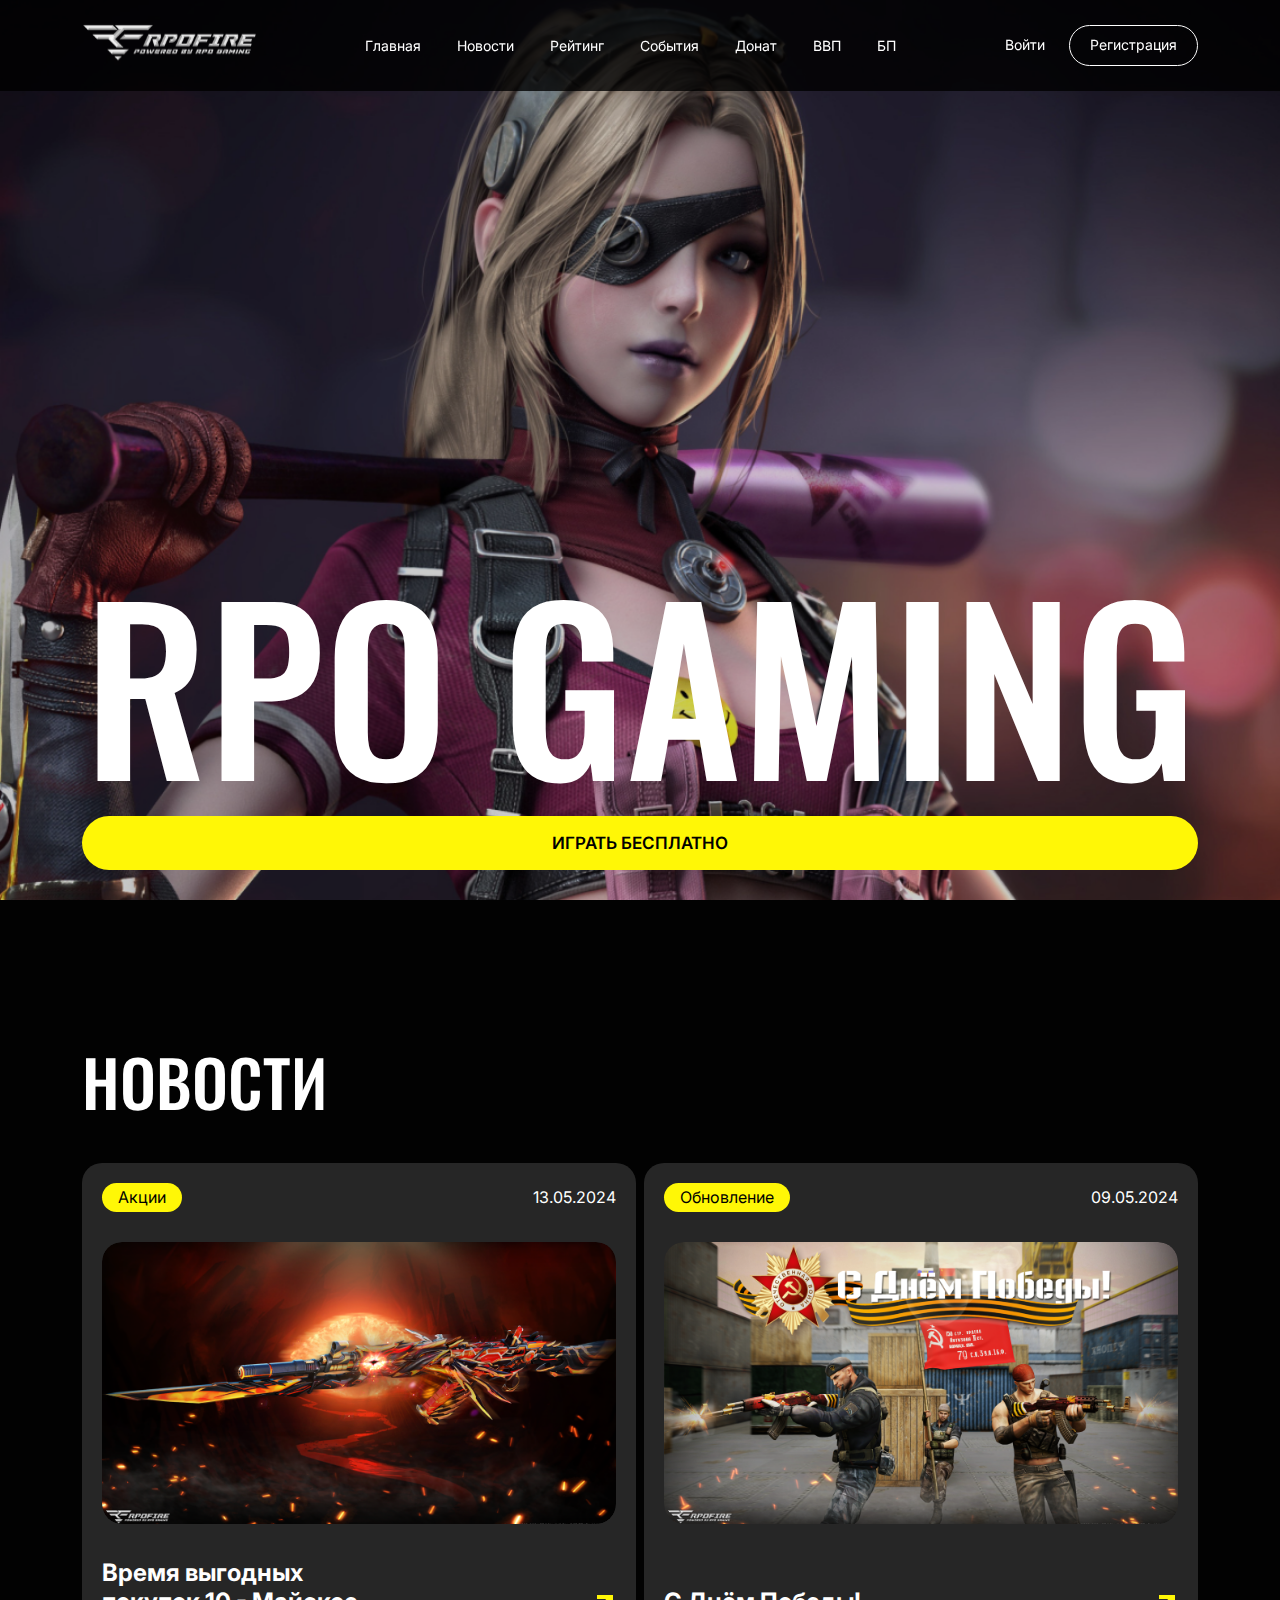
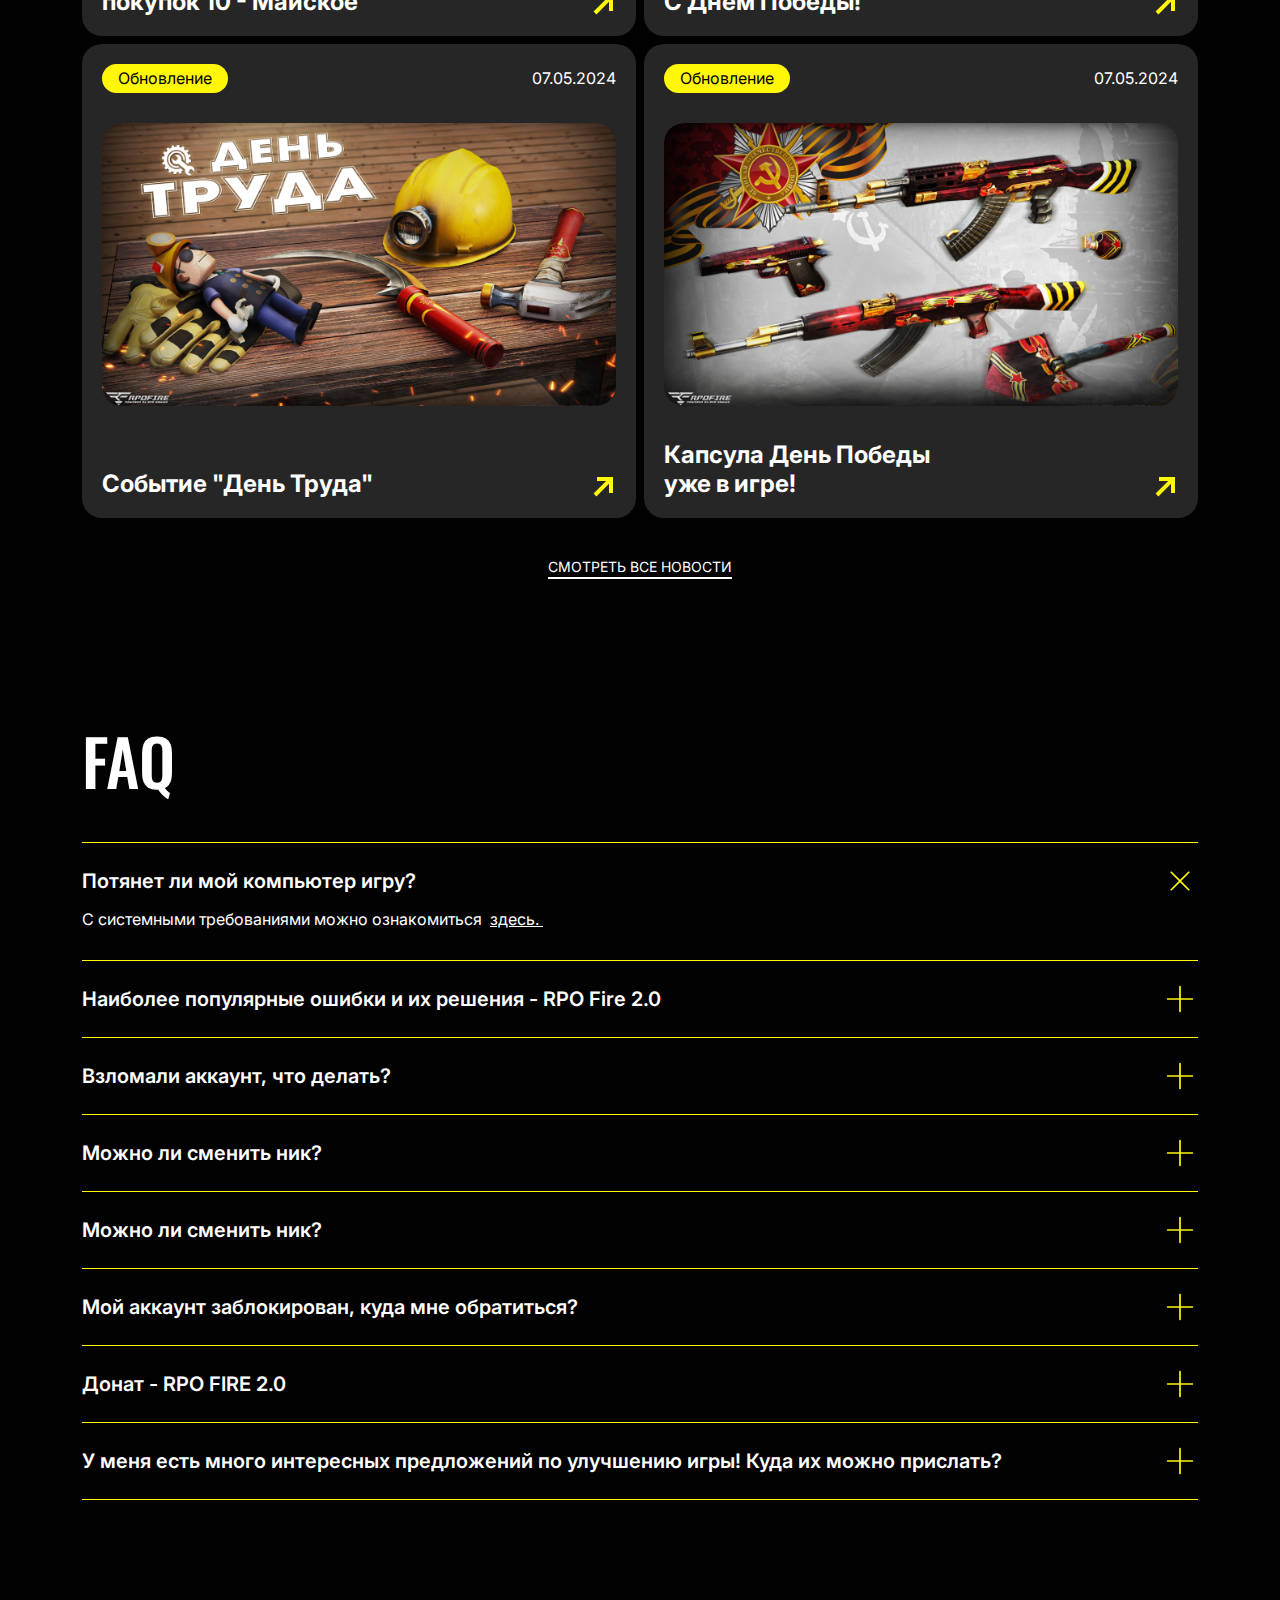
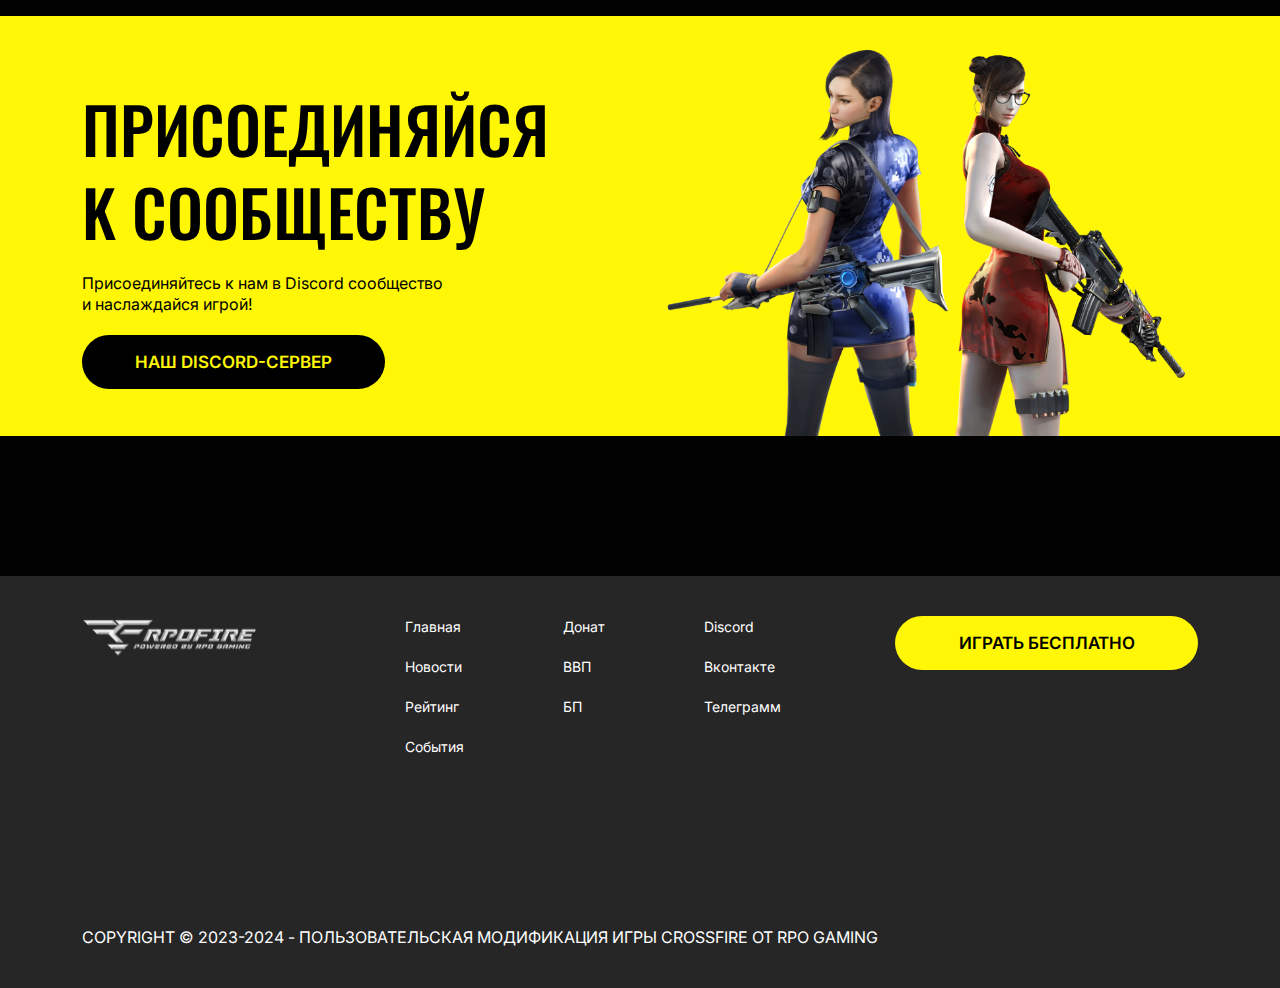
==== index.html @ a2b32e22 "first commit" ====
<!DOCTYPE html>
<html lang="en">

<head>
  <meta charset="UTF-8">
  <meta http-equiv="X-UA-Compatible" content="IE=edge">
  <meta name="viewport"
    content="width=device-width, initial-scale=1.0, maximum-scale=5.0, minimum-scale=1.0, user-scalable=yes">
  <title>Copyscape</title>
  <link rel="shortcut icon" href="" type="image/x-icon">
  <!--all css link -->
  <link rel="stylesheet" href="assets/css/bootstrap.min.css">
  <link rel="stylesheet" href="assets/css/style.css">
  <link rel="stylesheet" href="assets/css/slick.css">
  <link rel="stylesheet" href="assets/css/responsive.css">
</head>


<body>
  <!-- header part start-->
  <div id="header-fixed-height"></div>
  <header class="header_area" id="sticky-header">
    <nav class="navbar navbar-expand-lg d-none d-xl-block">
      <div class="container">
        <a class="navbar-brand" href="index.html">
          <img src="assets/images/logo/logo.svg" alt="logo">
        </a>
        <button class="navbar-toggler" type="button" data-bs-toggle="collapse" data-bs-target="#navbarScroll"
          aria-controls="navbarScroll" aria-expanded="false" aria-label="Toggle navigation">
          <span class="navbar-toggler-icon"></span>
        </button>
        <div class="collapse navbar-collapse" id="navbarScroll">
          <ul class="navbar-nav mx-auto my-2 my-lg-0 navbar-nav-scroll" style="--bs-scroll-height: 100px;">
            <li class="nav-item">
              <a class="nav-link active" aria-current="page" href="#">Главная</a>
              <!-- <ul class="sub_menu list-unstyled">
                <li>
                  <a href="#">About Copyscape</a>
                </li>
                <li>
                  <a href="#">Press</a>
                </li>
                <li>
                  <a href="#">Testimonials</a>
                </li>
                <li>
                  <a href="#">Terms of Use</a>
                </li>
              </ul> -->
            </li>
            <li class="nav-item">
              <a class="nav-link" href="#">Новости</a>
            </li>
            <li class="nav-item">
              <a class="nav-link" href="#">Рейтинг </a>
            </li>
            <li class="nav-item">
              <a class="nav-link" href="#">События </a>
            </li>
            <li class="nav-item">
              <a class="nav-link" href="#">Донат </a>
            </li>
            <li class="nav-item">
              <a class="nav-link" href="#">ВВП </a>
            </li>
            <li class="nav-item">
              <a class="nav-link" href="#">БП </a>
            </li>
          </ul>
          <div class="menus_actions">
            <a href="#" class="link_btn_1">Войти</a>
            <a href="#" class="link_btn_2">Регистрация</a>
          </div>
        </div>
      </div>
    </nav>
    <div class="mobile-menu-area d-block d-xl-none">
      <div class="mobile-topbar">
        <div class="container">
          <div class="d-flex justify-content-between align-items-center">
            <div class="logo">
              <a href="index-2.html"> <img src="assets/images/logo/logo.svg" alt="logo"></a>
            </div>
            <div class="bars">
              <div class="bars">
                <svg xmlns="http://www.w3.org/2000/svg" width="24" height="24" viewBox="0 0 24 24" fill="none"
                  stroke="currentColor" stroke-width="2" stroke-linecap="round" stroke-linejoin="round"
                  class="icon icon-tabler icons-tabler-outline icon-tabler-menu-2">
                  <path stroke="none" d="M0 0h24v24H0z" fill="none" />
                  <path d="M4 6l16 0" />
                  <path d="M4 12l16 0" />
                  <path d="M4 18l16 0" /></svg>
              </div>
            </div>
          </div>
        </div>
      </div>
      <div class="mobile-menu-overlay"></div>
      <div class="mobile-menu-main">
        <div class="logo">
          <a href="index.html"><img src="assets/images/logo/logo.svg" alt="logo"></a>
        </div>
        <div class="close-mobile-menu"><svg xmlns="http://www.w3.org/2000/svg" width="24" height="24"
            viewBox="0 0 24 24" fill="none" stroke="currentColor" stroke-width="2" stroke-linecap="round"
            stroke-linejoin="round" class="icon icon-tabler icons-tabler-outline icon-tabler-x">
            <path stroke="none" d="M0 0h24v24H0z" fill="none" />
            <path d="M18 6l-12 12" />
            <path d="M6 6l12 12" /></svg></div>
        <div class="menu-body">
          <div class="menu-list">
            <ul class="list-unstyled">
              <li class="nav-item">
                <a class="nav-link active" aria-current="page" href="#">Главная</a>
                <!-- <ul class="sub_menu list-unstyled">
                  <li>
                    <a href="#">About Copyscape</a>
                  </li>
                  <li>
                    <a href="#">Press</a>
                  </li>
                  <li>
                    <a href="#">Testimonials</a>
                  </li>
                  <li>
                    <a href="#">Terms of Use</a>
                  </li>
                </ul> -->
              </li>
              <li class="nav-item">
                <a class="nav-link" href="#">Новости</a>
              </li>
              <li class="nav-item">
                <a class="nav-link" href="#">Рейтинг </a>
              </li>
              <li class="nav-item">
                <a class="nav-link" href="#">События </a>
              </li>
              <li class="nav-item">
                <a class="nav-link" href="#">Донат </a>
              </li>
              <li class="nav-item">
                <a class="nav-link" href="#">ВВП </a>
              </li>
              <li class="nav-item">
                <a class="nav-link" href="#">БП </a>
              </li>
            </ul>
            <div class="menus_actions text-start mt-4">
              <a href="#" class="link_btn_1">Войти</a>
              <a href="#" class="link_btn_2">Регистрация</a>
            </div>
          </div>
        </div>
      </div>
    </div>
  </header>
  <!-- header part end-->

  <!-- main area start -->
  <main>
    <section class="banner_area_one" style="background: url(assets/images/img/banner-1.png);">
      <div class="container">
        <div class="text">
          <h1 class="title">RPO GAMING</h1>
          <a href="#" class="link_info">играть бесплатно</a>
        </div>
      </div>
    </section>
    <section class="game_list_area">
      <div class="container">
        <h2 class="section_title">НОВОСТИ</h2>
        <div class="row g-2">
          <div class="col-lg-6">
            <div class="game_list_item">
              <div class="top_info d-flex justify-content-between gap-3">
                <span class="tag">Акции</span>
                <span class="date">13.05.2024</span>
              </div>
              <div class="image">
                <a href="#" class="d-block w-100">
                  <img src="assets/images/img/hobo-img-1.png" alt="hobo-img" class="img-fluid w-100">
                </a>
              </div>
              <div class="text">
                <a href="#" class="title d-block w-100">
                  <span>Время выгодных покупок 10 - Майское</span>
                  <img src="assets/images/icon/arrow-up-right.svg" alt="icon">
                </a>
              </div>
            </div>
          </div>
          <div class="col-lg-6">
            <div class="game_list_item">
              <div class="top_info d-flex justify-content-between gap-3">
                <span class="tag">Обновление</span>
                <span class="date">09.05.2024</span>
              </div>
              <div class="image">
                <a href="#" class="d-block w-100">
                  <img src="assets/images/img/hobo-img-2.png" alt="hobo-img" class="img-fluid w-100">
                </a>
              </div>
              <div class="text">
                <a href="#" class="title d-block w-100">
                  <span>C Днём Победы!</span>
                  <img src="assets/images/icon/arrow-up-right.svg" alt="icon">
                </a>
              </div>
            </div>
          </div>
          <div class="col-lg-6">
            <div class="game_list_item">
              <div class="top_info d-flex justify-content-between gap-3">
                <span class="tag">Обновление</span>
                <span class="date">07.05.2024</span>
              </div>
              <div class="image">
                <a href="#" class="d-block w-100">
                  <img src="assets/images/img/hobo-img-3.png" alt="hobo-img" class="img-fluid w-100">
                </a>
              </div>
              <div class="text">
                <a href="#" class="title d-block w-100">
                  <span>Событие "День Труда"</span>
                  <img src="assets/images/icon/arrow-up-right.svg" alt="icon">
                </a>
              </div>
            </div>
          </div>
          <div class="col-lg-6">
            <div class="game_list_item">
              <div class="top_info d-flex justify-content-between gap-3">
                <span class="tag">Обновление</span>
                <span class="date">07.05.2024</span>
              </div>
              <div class="image">
                <a href="#" class="d-block w-100">
                  <img src="assets/images/img/hobo-img-4.png" alt="hobo-img" class="img-fluid w-100">
                </a>
              </div>
              <div class="text">
                <a href="#" class="title d-block w-100">
                  <span>Капсула День Победы уже в игре!</span>
                  <img src="assets/images/icon/arrow-up-right.svg" alt="icon">
                </a>
              </div>
            </div>
          </div>
        </div>
        <div class="text-center">
          <a href="#" class="link_all_btn">смотреть все новости</a>
        </div>
      </div>
    </section>
    <section class="faq_area">
      <div class="container">
        <h2 class="section_title">FAQ</h2>
        <div class="faq-body">
          <div class="accordion" id="accordionExample">
            <div class="accordion-item">
              <h4 class="accordion-header" id="headingOne">
                <button class="accordion-button" type="button" data-bs-toggle="collapse" data-bs-target="#collapseOne"
                  aria-expanded="true" aria-controls="collapseOne">
                  Потянет ли мой компьютер игру?
                </button>
                </h2>
                <div id="collapseOne" class="accordion-collapse collapse show" aria-labelledby="headingOne"
                  data-bs-parent="#accordionExample">
                  <div class="accordion-body">
                    <p>С системными требованиями можно ознакомиться  <a href="#">здесь. </a></p>
                  </div>
                </div>
            </div>
            <div class="accordion-item">
              <h4 class="accordion-header" id="headingTwo">
                <button class="accordion-button collapsed" type="button" data-bs-toggle="collapse"
                  data-bs-target="#collapseTwo" aria-expanded="false" aria-controls="collapseTwo">
                  Наиболее популярные ошибки и их решения - RPO Fire 2.0
                </button>
              </h4>
              <div id="collapseTwo" class="accordion-collapse collapse" aria-labelledby="headingTwo"
                data-bs-parent="#accordionExample">
                <div class="accordion-body">
                  <p>С системными требованиями можно ознакомиться здесь. </p>
                </div>
              </div>
            </div>
            <div class="accordion-item">
              <h4 class="accordion-header" id="headingThree">
                <button class="accordion-button collapsed" type="button" data-bs-toggle="collapse"
                  data-bs-target="#collapseThree" aria-expanded="false" aria-controls="collapseThree">
                  Взломали аккаунт, что делать?
                </button>
              </h4>
              <div id="collapseThree" class="accordion-collapse collapse" aria-labelledby="headingThree"
                data-bs-parent="#accordionExample">
                <div class="accordion-body">
                  <p>С системными требованиями можно ознакомиться здесь. </p>
                </div>
              </div>
            </div>
            <div class="accordion-item">
              <h4 class="accordion-header" id="headingFour">
                <button class="accordion-button collapsed" type="button" data-bs-toggle="collapse"
                  data-bs-target="#collapseFour" aria-expanded="false" aria-controls="collapseFour">
                  Можно ли сменить ник?
                </button>
              </h4>
              <div id="collapseFour" class="accordion-collapse collapse" aria-labelledby="headingFour"
                data-bs-parent="#accordionExample">
                <div class="accordion-body">
                  <p>С системными требованиями можно ознакомиться здесь. </p>
                </div>
              </div>
            </div>
            <div class="accordion-item">
              <h4 class="accordion-header" id="headingFive">
                <button class="accordion-button collapsed" type="button" data-bs-toggle="collapse"
                  data-bs-target="#collapseFive" aria-expanded="false" aria-controls="collapseFive">
                  Можно ли сменить ник?
                </button>
              </h4>
              <div id="collapseFive" class="accordion-collapse collapse" aria-labelledby="headingFive"
                data-bs-parent="#accordionExample">
                <div class="accordion-body">
                  <p>С системными требованиями можно ознакомиться здесь. </p>
                </div>
              </div>
            </div>
            <div class="accordion-item">
              <h4 class="accordion-header" id="headingSix">
                <button class="accordion-button collapsed" type="button" data-bs-toggle="collapse"
                  data-bs-target="#collapseSix" aria-expanded="false" aria-controls="collapseSix">
                  Мой аккаунт заблокирован, куда мне обратиться?
                </button>
              </h4>
              <div id="collapseSix" class="accordion-collapse collapse" aria-labelledby="headingSix"
                data-bs-parent="#accordionExample">
                <div class="accordion-body">
                  <p>С системными требованиями можно ознакомиться здесь. </p>
                </div>
              </div>
            </div>
            <div class="accordion-item">
              <h4 class="accordion-header" id="headingSeven">
                <button class="accordion-button collapsed" type="button" data-bs-toggle="collapse"
                  data-bs-target="#collapseSeven" aria-expanded="false" aria-controls="collapseSeven">
                  Донат - RPO FIRE 2.0
                </button>
              </h4>
              <div id="collapseSeven" class="accordion-collapse collapse" aria-labelledby="headingSeven"
                data-bs-parent="#accordionExample">
                <div class="accordion-body">
                  <p>С системными требованиями можно ознакомиться здесь. </p>
                </div>
              </div>
            </div>
            <div class="accordion-item">
              <h4 class="accordion-header" id="headingEight">
                <button class="accordion-button collapsed" type="button" data-bs-toggle="collapse"
                  data-bs-target="#collapseEight" aria-expanded="false" aria-controls="collapseEight">
                  У меня есть много интересных предложений по улучшению игры! Куда их можно прислать?
                </button>
              </h4>
              <div id="collapseEight" class="accordion-collapse collapse" aria-labelledby="headingEight"
                data-bs-parent="#accordionExample">
                <div class="accordion-body">
                  <p>С системными требованиями можно ознакомиться здесь. </p>
                </div>
              </div>
            </div>
          </div>
        </div>
      </div>
    </section>
    <section class="middle_banner_area">
      <div class="container">
        <div class="row g-4">
          <div class="col-lg-5 align-self-center">
            <div class="text">
              <h2 class="section_title">ПРИСОЕДИНЯЙСЯ K СООБЩЕСТВУ</h2>
              <p>Присоединяйтесь к нам в Discord сообщество и наслаждайся игрой!</p>
              <a href="#" class="common_btn">наш discord-сервер</a>
            </div>
          </div>
          <div class="col-lg-6 ms-auto">
            <div class="image">
              <img src="assets/images/img/middle-banner-img.png" alt="middle-banner-img" class="img-fluid w-100">
            </div>
          </div>
        </div>
      </div>
    </section>
  </main>
  <!-- main area end -->
  <button class="scroll-to-top">
    <svg xmlns="http://www.w3.org/2000/svg" width="24" height="24" viewBox="0 0 24 24" fill="none" stroke="currentColor"
      stroke-width="2" stroke-linecap="round" stroke-linejoin="round"
      class="icon icon-tabler icons-tabler-outline icon-tabler-arrow-up">
      <path stroke="none" d="M0 0h24v24H0z" fill="none" />
      <path d="M12 5l0 14" />
      <path d="M18 11l-6 -6" />
      <path d="M6 11l6 -6" /></svg>
  </button>
  <!-- footer area start -->
  <footer class="footer_area">
    <div class="container">
      <div class="row g-4">
        <div class="col-lg-3">
          <div class="logo"><a href="index.html"><img src="assets/images/logo/logo.svg" alt="logo"></a></div>
        </div>
        <div class="col-lg-5">
          <div class="links_main">
            <ul class="list-unstyled link_list">
              <li><a href="#">Главная</a></li>
              <li><a href="#">Новости</a></li>
              <li><a href="#">Рейтинг</a></li>
              <li><a href="#">События</a></li>
            </ul>
            <ul class="list-unstyled link_list">
              <li><a href="#">Донат</a></li>
              <li><a href="#">ВВП</a></li>
              <li><a href="#">БП</a></li>
            </ul>
            <ul class="list-unstyled link_list">
              <li><a href="#">Discord</a></li>
              <li><a href="#">Вконтакте</a></li>
              <li><a href="#">Телеграмм</a></li>
            </ul>
          </div>
        </div>
        <div class="col-lg-4 ms-auto">
          <div class="buttons d-flex justify-content-end">
            <a href="#" class="common_btn">играть бесплатно</a>
          </div>
        </div>
      </div>
      <div class="footer_btm">
        <p>COPYRIGHT © 2023-2024 - ПОЛЬЗОВАТЕЛЬСКАЯ МОДИФИКАЦИЯ ИГРЫ CROSSFIRE ОТ RPO GAMING</p>
      </div>
    </div>
  </footer>
  <!-- footer area end -->


  <!-- all js link -->
  <script src="assets/js/jquery-3.6.0.min.js"></script>
  <script src="assets/js/bootstrap.bundle.min.js"></script>
  <script src="assets/js/slick.min.js"></script>
  <script src="assets/js/script.js"></script>
</body>

</html>
---- assets/css/style.css ----
@import url("https://fonts.googleapis.com/css2?family=Inter:wght@100..900&display=swap");
@import url("https://fonts.googleapis.com/css2?family=Oswald:wght@200..700&display=swap");
* {
  margin: 0;
  padding: 0;
  box-sizing: border-box;
  outline: none;
}

h1,
h2,
h3,
h4,
h5,
h6,
p {
  margin: 0;
  padding: 0;
}

span {
  display: inline-block;
}

a {
  display: inline-block;
  text-decoration: none;
  transition: all linear 0.2s;
}

button {
  transition: all linear 0.2s;
}

a:hover,
a:focus {
  text-decoration: none;
}

ul,
ol {
  margin: 0;
  list-style: none;
  padding: 0;
}

li {
  list-style: none;
}

body {
  overflow-x: hidden;
  position: relative;
  font-family: "Inter", sans-serif;
  margin: 0;
  padding: 0;
  line-height: normal;
  background-color: #020202;
}

p {
  font-size: 16px;
  font-style: normal;
  font-weight: 400;
  line-height: 130%;
}

.section_title {
  color: #FFFFFF;
  font-family: "Oswald", sans-serif;
  font-size: 64px;
  font-style: normal;
  font-weight: 500;
  line-height: 130%;
  margin-bottom: 40px;
}

.common_btn {
  color: #FFF706;
  text-align: center;
  font-size: 17px;
  font-style: normal;
  font-weight: 600;
  line-height: 130%;
  text-transform: uppercase;
  display: flex;
  width: 303px;
  padding: 16px 24px;
  justify-content: center;
  align-items: center;
  border-radius: 2000px;
  background: #000;
}
.common_btn:hover {
  background-color: #FFFFFF;
  color: #000000;
}

::selection {
  background-color: #FFF706;
  color: #000000;
}

.line-limit-1 {
  overflow: hidden;
  display: -webkit-box;
  -webkit-line-clamp: 1 !important;
  -webkit-box-orient: vertical;
}

.line-limit-2 {
  overflow: hidden;
  display: -webkit-box;
  -webkit-line-clamp: 2 !important;
  -webkit-box-orient: vertical;
}

.line-limit-3 {
  overflow: hidden;
  display: -webkit-box;
  -webkit-line-clamp: 3 !important;
  -webkit-box-orient: vertical;
}

.line-limit-4 {
  overflow: hidden;
  display: -webkit-box;
  -webkit-line-clamp: 4 !important;
  -webkit-box-orient: vertical;
}

.line-limit-6 {
  overflow: hidden;
  display: -webkit-box;
  -webkit-line-clamp: 6 !important;
  -webkit-box-orient: vertical;
}

.line-limit-7 {
  overflow: hidden;
  display: -webkit-box;
  -webkit-line-clamp: 7 !important;
  -webkit-box-orient: vertical;
}

.line-limit-8 {
  overflow: hidden;
  display: -webkit-box;
  -webkit-line-clamp: 8 !important;
  -webkit-box-orient: vertical;
}

.line-limit-9 {
  overflow: hidden;
  display: -webkit-box;
  -webkit-line-clamp: 9 !important;
  -webkit-box-orient: vertical;
}

.line-limit-10 {
  overflow: hidden;
  display: -webkit-box;
  -webkit-line-clamp: 10 !important;
  -webkit-box-orient: vertical;
}

.header_area {
  position: fixed;
  z-index: 999;
  top: 0;
  width: 100%;
  transition: all linear 0.2s;
  background: rgba(0, 0, 0, 0.8);
  padding: 16px 0;
}
.header_area .navbar {
  padding: 0;
  transition: all linear 0.2s;
}
.header_area .nav-item {
  margin: 0 15px;
  position: relative;
}
.header_area .nav-item .nav-link {
  font-size: 14px;
  font-weight: 400;
  color: #FFFFFF;
  line-height: 150%;
}
.header_area .nav-item .nav-link:hover {
  color: #FFF706;
}
.header_area .menus_actions a {
  font-size: 14px;
  font-weight: 400;
  color: #FFFFFF;
  line-height: 130%;
  margin-left: 20px;
}
.header_area .menus_actions a:hover {
  color: #FFF706;
}
.header_area .menus_actions .link_btn_2 {
  padding: 10px 20px;
  border-radius: 100px;
  border: 1px solid #FFFFFF;
}
.header_area .menus_actions .link_btn_2:hover {
  background-color: #FFF706;
  border-color: #FFF706;
  color: #000000;
}

.mobile-menu-area {
  z-index: 999;
  background-color: transparent;
  width: 100%;
  transition: all linear 0.2s;
}

.mobile-menu-area .mobile-topbar {
  width: 100%;
  background-color: transparent;
  padding: 0;
}

.mobile-menu-area .mobile-topbar-main {
  display: flex;
  justify-content: space-between;
  align-items: center;
  gap: 20px;
}

.mobile-menu-area .mobile-topbar .bars {
  cursor: pointer;
  color: #FFFFFF;
}
.mobile-menu-area .mobile-topbar .bars svg {
  width: 30px;
  height: 30px;
}

.mobile-menu-area .mobile-topbar .bars:hover {
  background-color: #031A12;
  border-color: #031A12;
  color: #fff;
}

.mobile-menu-area .mobile-topbar .icon i {
  width: 45px;
  height: 45px;
  background-color: #fff;
  border-radius: 50%;
  text-align: center;
  line-height: 45px;
  font-size: 16px;
  cursor: pointer;
  transition: all linear 0.2s;
  box-shadow: 0px 0px 10px 0px rgba(0, 0, 0, 0.1);
}

.mobile-menu-area .mobile-topbar .icon i:hover {
  background-color: #031A12;
  color: #fff;
  border-color: #031A12;
}

.mobile-menu-area .mobile-menu-overlay {
  width: 100%;
  height: 100%;
  background-color: rgba(0, 0, 0, 0.6);
  position: fixed;
  top: 0;
  left: 0;
  z-index: 999;
}

.mobile-menu-area .mobile-menu-main {
  width: 320px;
  height: 100%;
  background-color: #000000;
  position: fixed;
  top: 0;
  right: -320px;
  z-index: 999;
  overflow-y: scroll;
  transition-duration: 0.3s;
}

.mobile-menu-area .mobile-menu-main .logo {
  padding: 20px;
}

.mobile-menu-area .mobile-menu-main .close-mobile-menu {
  position: absolute;
  top: 17px;
  right: 10px;
}

.mobile-menu-area .mobile-menu-main .close-mobile-menu {
  width: 40px;
  height: 40px;
  text-align: center;
  line-height: 40px;
  color: #fff;
  font-size: 17px;
  cursor: pointer;
  transition: all linear 0.2s;
  transition: all linear 0.2s;
}

.mobile-menu-area .mobile-menu-main .menu-body .menu-list {
  padding-top: 10px;
}

.mobile-menu-area .mobile-menu-main .menu-body .menu-list ul li a {
  font-weight: 600;
  font-size: 15px;
  color: #fff;
  border-top: 1px solid rgba(221, 221, 221, 0.2);
  width: 100%;
  padding: 0px 20px;
  line-height: 44px;
  padding-right: 10px;
  transition: all linear 0.2s;
  display: flex;
  justify-content: space-between;
  align-items: center;
}

.mobile-menu-area .mobile-menu-main .menu-body .menu-list ul li:last-child a {
  border-bottom: 1px solid rgba(221, 221, 221, 0.2);
  width: 100%;
}

.mobile-menu-area .mobile-menu-main .menu-body .menu-list ul li a:hover {
  color: #FFF706;
}

.mobile-menu-area .mobile-menu-main .menu-body .menu-list ul li a i {
  width: 32px;
  height: 32px;
  background-color: #fff;
  text-align: center;
  line-height: 32px;
  font-size: 12px;
  border-radius: 3px;
  background-color: #ddd;
  transition: all linear 0.2s;
}

.mobile-menu-area .mobile-menu-main .menu-body .menu-list ul li a:hover i {
  background-color: #031A12;
  color: #fff;
}

.mobile-menu-area .mobile-menu-main .menu-body .menu-list ul li ul {
  padding-left: 0;
  display: none;
}

.mobile-menu-area .mobile-menu-main .menu-body .menu-list ul li ul a {
  padding: 0px 20px;
  padding-left: 40px;
}

.mobile-menu-area .mobile-menu-main .menu-body .menu-list ul li ul li:last-child a {
  border-bottom: 0;
}

.mobile-menu-area .mobile-menu-main .menu-body .social-icon ul li {
  display: inline-block;
}

.mobile-menu-area .mobile-menu-main .social-icon {
  padding: 20px;
  text-align: center;
}

.mobile-menu-area .mobile-menu-main .social-icon ul li {
  display: inline-block;
  margin: 0 4px;
}

.mobile-menu-area .mobile-menu-main .social-icon ul li a {
  width: 36px;
  height: 36px;
  color: #031A12;
  text-align: center;
  font-size: 16px;
  line-height: 36px;
  border-radius: 3px;
  background-color: #ddd;
}

.mobile-menu-area .mobile-menu-main .social-icon ul li a:hover {
  background-color: #031A12;
  color: #fff;
  border-color: #031A12;
}

.mobile-menu-overlay {
  transition-duration: 0.3s;
  visibility: hidden;
  opacity: 0;
}

.mobile-menu-overlay.active {
  visibility: visible;
  opacity: 1;
}

.mobile-menu-main.active {
  right: 0 !important;
}

.mobile-menu-area .mobile-menu-action-btn {
  padding: 20px;
}

.mobile-menu-area .mobile-menu-action-btn a {
  color: #fff;
  background-color: #031A12;
  padding: 12px 0;
  font-size: 16px;
  font-weight: 700;
  border-radius: 5px;
  width: 100%;
  text-align: center;
}

.mobile-menu-area .mobile-menu-action-btn a:hover {
  background-color: #031A12;
}

.mobile-menu-area .mobile-menu-action-btn a i {
  font-size: 14px;
  margin-left: 8px;
}

.banner_area_one {
  background-repeat: no-repeat !important;
  background-size: cover !important;
  background-position: center !important;
  min-height: calc(100vh - 30px);
  text-align: center;
  padding-bottom: 30px;
}
.banner_area_one .container {
  position: relative;
  min-height: calc(100vh - 30px);
}
.banner_area_one .text {
  min-height: calc(100vh - 30px);
  display: flex;
  flex-direction: column;
  justify-content: flex-end;
}
.banner_area_one .text .title {
  color: #FFFFFF;
  font-family: "Oswald", sans-serif;
  font-size: 265px;
  font-weight: 500;
  text-transform: uppercase;
}
.banner_area_one .text .link_info {
  color: #000000;
  font-size: 17px;
  font-style: normal;
  font-weight: 600;
  line-height: 130%;
  text-transform: uppercase;
  display: flex;
  width: 100%;
  padding: 16px 24px;
  justify-content: center;
  align-items: center;
  border-radius: 2000px;
  background: #FFF706;
  margin-top: 2px;
}

.banner_area_two .title {
  font-size: 180px !important;
}
.banner_area_two .link_info {
  display: inline-block !important;
  max-width: 424px;
  width: 100%;
  margin: 0 auto;
}

.game_list_area {
  margin-top: 140px;
}
.game_list_area .link_all_btn {
  margin-top: 40px;
  color: #FFFFFF;
  font-size: 14px;
  font-style: normal;
  font-weight: 400;
  line-height: normal;
  text-transform: uppercase;
  border-bottom: 2px solid #FFFFFF;
  padding-bottom: 2px;
}
.game_list_area .link_all_btn:hover {
  color: #FFF706;
  border-color: #FFF706;
}

.game_list_item {
  border-radius: 20px;
  background: #262626;
  padding: 20px;
  height: 100%;
}
.game_list_item .top_info {
  align-items: center !important;
  margin-bottom: 30px;
}
.game_list_item .top_info .tag {
  color: #000000;
  font-size: 16px;
  font-style: normal;
  font-weight: 400;
  line-height: 130%;
  display: flex;
  padding: 4px 16px;
  justify-content: center;
  align-items: center;
  border-radius: 50px;
  background: #FFF706;
}
.game_list_item .top_info .date {
  color: #FFFFFF;
  font-size: 16px;
  font-style: normal;
  font-weight: 400;
  line-height: 130%;
}
.game_list_item .image {
  border-radius: 20px;
  overflow: hidden;
  margin-bottom: 34px;
}
.game_list_item .image img {
  height: 100%;
  object-fit: cover;
  border-radius: 20px;
  transition: all linear 0.2s;
}
.game_list_item:hover .image img {
  transform: scale(1.1);
}
.game_list_item .text {
  margin-top: auto;
  min-height: 58px;
  display: flex !important;
  flex-direction: column;
  justify-content: flex-end;
}
.game_list_item .text .title {
  display: flex !important;
  width: 100%;
  justify-content: space-between;
  gap: 20px;
  align-items: flex-end;
}
.game_list_item .text .title span {
  color: #FFFFFF;
  font-size: 24px;
  font-style: normal;
  font-weight: 700;
  line-height: normal;
  max-width: 280px;
  transition: all linear 0.2s;
}
.game_list_item .text .title span:hover {
  color: #FFF706;
}

.faq_area {
  margin-top: 140px;
}
.faq_area .faq-body {
  border-bottom: 1px solid #FFF706;
}
.faq_area .faq-body .accordion-button:focus {
  box-shadow: none;
}
.faq_area .faq-body .accordion-item {
  border: 0;
  margin: 10px 0;
  background-color: transparent;
  border-top: 1px solid #FFF706;
  padding: 20px 0;
  border-radius: 0;
  padding-bottom: 0;
}
.faq_area .faq-body .accordion-button:not(.collapsed) {
  background-color: transparent;
  box-shadow: none;
  color: #FFFFFF;
}
.faq_area .faq-body .accordion-button {
  padding: 0;
  color: #FFFFFF;
  font-size: 20px;
  font-style: normal;
  font-weight: 600;
  line-height: 130%;
  background-color: transparent;
  padding-bottom: 10px;
}
.faq_area .faq-body .accordion-body {
  padding: 0;
  padding-bottom: 20px;
}
.faq_area .faq-body .accordion-body p {
  color: #FFFFFF;
  font-size: 16px;
  font-style: normal;
  font-weight: 400;
  line-height: 130%;
}
.faq_area .faq-body .accordion-body p a {
  text-decoration: underline;
  color: #FFFFFF;
}
.faq_area .faq-body .accordion-button::after {
  background-image: url(../images/icon/plus.svg);
  width: 36px;
  height: 36px;
  background-size: cover;
}
.faq_area .faq-body .accordion-button:not(.collapsed)::after {
  transform: rotate(45deg);
  width: 36px;
  height: 36px;
  background-size: cover;
}

.middle_banner_area {
  margin-top: 140px;
  background-color: #FFF706;
}
.middle_banner_area .text .section_title {
  margin-bottom: 20px;
  color: #000000;
}
.middle_banner_area .text p {
  color: #000000;
  font-size: 16px;
  font-style: normal;
  font-weight: 400;
  line-height: 130%;
  margin-bottom: 20px;
  max-width: 367px;
}

.innner_pages {
  padding-top: 140px;
}
.innner_pages .top_info {
  margin-bottom: 46px;
}
.innner_pages .top_info .section_title {
  margin-bottom: 20px;
}

.list_button_links .link_btn {
  margin-right: 10px;
  color: #FFFFFF;
  font-size: 16px;
  font-style: normal;
  font-weight: 400;
  line-height: 130%;
  display: inline-flex;
  padding: 4px 16px;
  justify-content: center;
  align-items: center;
  border-radius: 20000px;
  border: 1px solid #FFFFFF;
}
.list_button_links .link_btn:hover {
  background-color: #FFF706;
  color: #000000;
  border-color: #FFF706;
}
.list_button_links .active {
  background-color: #FFF706;
  color: #000000;
  border-color: #FFF706;
}

.common_list_table table td,
.common_list_table table th {
  text-align: center;
  vertical-align: middle;
}
.common_list_table table thead {
  background-color: #FFF706;
}
.common_list_table table thead th {
  color: #000000;
  font-size: 20px;
  font-style: normal;
  font-weight: 600;
  line-height: 130%;
  padding: 19px 32px !important;
}
.common_list_table table tbody {
  border-right: 1px solid rgba(255, 255, 255, 0.4);
  border-bottom: 1px solid rgba(255, 255, 255, 0.4);
}
.common_list_table table tbody tr {
  border: 0;
}
.common_list_table table tbody td {
  color: #FFFFFF;
  text-align: center;
  font-family: Inter;
  font-size: 16px;
  font-style: normal;
  font-weight: 400;
  line-height: 130%;
  padding: 14px 32px !important;
  border: 0;
  border-left: 1px solid rgba(255, 255, 255, 0.4);
}
.common_list_table table tbody td span {
  color: #FFF706;
}
.common_list_table table tbody tr:nth-child(even) {
  background-color: #262626;
}

.page_four_info .image {
  border-radius: 20px;
  overflow: hidden;
}
.page_four_info .image img {
  border-radius: 20px;
}
.page_four_info .text {
  max-width: 566px;
  padding-left: 16px;
}
.page_four_info .text .title {
  color: #FFFFFF;
  font-size: 24px;
  font-style: normal;
  font-weight: 700;
  line-height: normal;
  margin-bottom: 10px;
}
.page_four_info .text span {
  color: #FFFFFF;
  font-size: 14px;
  font-style: normal;
  font-weight: 400;
  line-height: 130%;
  margin-bottom: 20px;
}
.page_four_info .text p {
  color: #FFFFFF;
  font-size: 16px;
  font-style: normal;
  font-weight: 400;
  line-height: 130%;
  margin-bottom: 20px;
}
.page_four_info .text .common_btn {
  background-color: #FFF706;
  color: #000000;
}
.page_four_info .text .common_btn:hover {
  background-color: #FFFFFF;
  color: #000000;
}

.page_area_five {
  padding-top: 188px;
  background-color: #FFF706;
  padding-bottom: 107px;
}
.page_area_five .title {
  margin-bottom: 30px;
  color: #000000;
  font-family: "Oswald", sans-serif;
  font-size: 128px;
  font-style: normal;
  font-weight: 500;
  line-height: 130%;
}
.page_area_five .button_groups {
  margin-bottom: 30px;
}
.page_area_five .button_groups .link_btn {
  color: #000000;
  text-align: center;
  font-size: 17px;
  font-style: normal;
  font-weight: 600;
  line-height: 130%;
  text-transform: uppercase;
  padding: 16px 24px;
  width: 202px;
  justify-content: center;
  align-items: center;
  border-radius: 2000px;
  border: 1px solid #000000;
  margin: 0 10px;
}
.page_area_five p {
  width: 761px;
  color: #000000;
  text-align: center;
  font-size: 16px;
  font-style: normal;
  font-weight: 400;
  line-height: 130%;
  margin: 0 auto;
}

.information_listing_area {
  margin-top: 140px;
}
.information_listing_area .th_1 {
  min-width: 390px;
}
.information_listing_area .td_2 {
  min-width: 420px;
}
.information_listing_area .td_3 {
  min-width: 390px;
}
.information_listing_area .common_list_table table td {
  text-align: left;
  padding: 19px 20px !important;
}
.information_listing_area .common_list_table table tbody {
  border-left: 1px solid rgba(255, 255, 255, 0.4);
}
.information_listing_area .common_list_table table tbody th {
  text-align: left;
  color: #FFFFFF;
  font-size: 20px;
  font-style: normal;
  font-weight: 600;
  line-height: 130%;
  padding: 19px 32px !important;
  border: 0;
}

.page_area_six .top_info {
  margin-bottom: 40px;
}
.page_area_six .top_info .sub_title {
  color: #FFFFFF;
  font-size: 24px;
  font-style: normal;
  font-weight: 700;
  line-height: normal;
  margin-bottom: 20px;
}
.page_area_six .top_info .info p {
  color: #FFFFFF;
  font-size: 16px;
  font-style: normal;
  font-weight: 400;
  line-height: 130%;
}
.page_area_six .banner {
  border-radius: 20px;
  border: 1px solid #FFF706;
  overflow: hidden;
  margin-bottom: 26px;
}
.page_area_six .banner img {
  border-radius: 20px;
}
.page_area_six .game_option_item .item {
  border-radius: 20px;
  background: #262626;
  margin-bottom: 30px;
  min-height: 449px;
  display: flex;
  flex-direction: column;
}
.page_area_six .game_option_item .item .image {
  padding: 25px 31px 50px;
}
.page_area_six .game_option_item .item .text {
  padding: 0 20px 20px;
  margin-top: auto;
}
.page_area_six .game_option_item .item .text .title {
  color: #FFFFFF;
  font-size: 24px;
  font-style: normal;
  font-weight: 700;
  line-height: normal;
  margin-bottom: 10px;
}
.page_area_six .game_option_item .item .text .title:hover {
  color: #FFF706;
}
.page_area_six .game_option_item .item .text p {
  width: 287px;
  color: #FFFFFF;
  font-family: Inter;
  font-size: 16px;
  font-style: normal;
  font-weight: 400;
  line-height: 130%;
  margin-bottom: 22px;
}
.page_area_six .game_option_item .common_btn {
  background-color: #FFF706;
  color: #000000;
}
.page_area_six .game_option_item .common_btn:hover {
  background-color: #FFFFFF;
}
.page_area_six .game_option_item_big {
  margin-top: 40px !important;
}
.page_area_six .game_option_item_big .item {
  min-height: unset;
  border: 1px solid #FFF706;
}
.page_area_six .game_option_item_big .item_main {
  display: flex;
  justify-content: space-between;
  flex-direction: row;
  border-radius: 20px;
  overflow: hidden;
}
.page_area_six .game_option_item_big .item_main .text {
  margin-top: 0;
  padding: 20px;
}
.page_area_six .game_option_item_big .item_main .image {
  max-width: 779px;
  width: 100%;
  padding: 0 !important;
  margin-bottom: -20px;
}
.page_area_six .game_option_item_big .progress_body {
  padding: 0 20px;
  padding-bottom: 20px;
}

.progress_body .progress-item .progress {
  height: 10px;
  background-color: #555555;
  border-radius: 20px;
  overflow: inherit;
}
.progress_body .progress-item .progress-bar {
  background-color: #FFF706;
  overflow: inherit;
  border-radius: 8px;
  position: relative;
}
.progress_body .progress-item .progress span {
  display: block;
  position: absolute;
  right: 0px;
  bottom: 15px;
  color: #FFFFFF;
  font-size: 16px;
  font-style: normal;
  font-weight: 400;
  line-height: 130%;
}

.footer_area {
  background-color: #262626;
  margin-top: 140px;
  padding: 40px 0;
}
.footer_area .links_main {
  display: flex;
  justify-content: center;
  gap: 99px;
}
.footer_area .links_main li a {
  color: #FFFFFF;
  font-size: 14px;
  font-style: normal;
  font-weight: 400;
  line-height: normal;
}
.footer_area .links_main li + li {
  margin-top: 20px;
}
.footer_area .common_btn {
  color: #000000;
  background-color: #FFF706;
}
.footer_area .common_btn:hover {
  background-color: #FFFFFF;
}
.footer_area .footer_btm {
  padding-top: 171px;
}
.footer_area .footer_btm p {
  color: #FFFFFF;
  font-size: 16px;
  font-style: normal;
  font-weight: 400;
  line-height: 130%;
}

/* back to top button start */
.scroll-to-top {
  display: inline-block;
  background-color: #FFF706;
  width: 46px;
  height: 46px;
  text-align: center;
  position: fixed;
  bottom: 0px;
  right: 30px;
  transition: background-color 0.3s, opacity 0.5s, visibility 0.5s;
  opacity: 0;
  visibility: hidden;
  z-index: 1000;
  border-radius: 50px;
  color: #000000;
  cursor: pointer;
  transition: all linear 0.3s;
  border: 0;
}
.scroll-to-top svg {
  width: 30px;
  height: 30px;
}

.scroll-to-top.show {
  opacity: 1;
  visibility: visible;
  bottom: 30px;
}

.sticky-menu {
  position: fixed;
  left: 0;
  margin: auto;
  top: 0;
  width: 100%;
  border-radius: 0;
  padding: 0 0 !important;
  background-color: #000000;
}

.sticky-menu {
  padding: 10px 0 !important;
  box-shadow: 0px 2px 32px 0px rgba(0, 0, 0, 0.08);
}

/*# sourceMappingURL=style.css.map */
---- assets/css/responsive.css ----
@media (max-width:1399.98px) {
  .header_area .nav-item {
    margin: 0 10px;
  }

  .banner_area_one .text .title {
    font-size: 221px;
  }

  .page_area_five .title {
    font-size: 108px;
  }

  .page_area_six .game_option_item .item {
    min-height: 408px;
  }
}

@media (max-width:1199.98px) {
  .header_area {
    padding: 0;
  }

  .sticky-menu {
    padding: 0 !important;
  }

  .banner_area_one .text .title {
    font-size: 185px;
  }

  .section_title {
    font-size: 47px;
  }

  .common_btn {
    width: auto;
    display: inline-block;
  }

  .footer_area .links_main {
    gap: 72px;
  }

  .footer_area .footer_btm {
    padding-top: 116px;
  }

  .header_area {
    padding: 8px 0 !important;
  }

  .mobile-menu-main .menus_actions {
    padding-left: 10px;
  }

  .page_area_five .title {
    font-size: 83px;
  }

  .page_area_six .game_option_item .item .text .title {
    font-size: 20px;
  }

  .page_area_six .game_option_item .item {
    min-height: 369px;
  }

  .page_area_six .game_option_item_big .item {
    min-height: unset !important;
  }

  .page_area_six .game_option_item_big .item_main .image {
    max-width: 579px;
  }
}

@media (max-width:991.98px) {
  .banner_area_one .text .title {
    font-size: 138px;
  }

  .section_title {
    font-size: 42px;
  }

  .middle_banner_area .text {
    text-align: center;
    margin-bottom: 30px;
  }

  .middle_banner_area .text p {
    margin: 0 auto;
    margin-bottom: 24px;
  }

  .middle_banner_area {
    padding: 60px 0 0 0;
  }

  .faq_area .faq-body .accordion-button {
    font-size: 18px;
  }

  .faq_area .faq-body .accordion-button::after {
    width: 25px;
    height: 25px;
  }

  .faq_area .faq-body .accordion-button:not(.collapsed)::after {
    width: 25px;
    height: 25px;
  }

  .footer_area .logo {
    text-align: center;
    margin-bottom: 30px;
  }

  .footer_area .links_main {
    gap: 86px;
  }

  .footer_area .buttons.d-flex.justify-content-end {
    justify-content: center !important;
    margin-top: 30px;
  }

  .footer_area .footer_btm {
    padding-top: 80px;
  }

  .footer_area .footer_btm p {
    text-align: center;
  }

  .game_list_item .text {
    min-height: unset;
  }

  .banner_area_two .title {
    font-size: 132px !important;
  }

  .list_button_links .link_btn {
    margin-bottom: 12px;
  }

  .page_four_info .text {
    max-width: 100%;
    padding-left: 0;
  }

  .page_area_five .title {
    font-size: 66px;
  }

  .page_area_five p {
    width: 100%;
  }

  .page_area_six .top_info .info p {
    text-align: left;
  }

  .page_area_six .game_option_item .item {
    min-height: 386px;
  }
}

@media (max-width:767.98px) {
  .banner_area_one .text .title {
    font-size: 102px;
  }

  .game_list_item .text .title span {
    font-size: 20px;
  }

  .game_list_area {
    margin-top: 60px;
  }

  .section_title {
    font-size: 32px;
  }

  .faq_area {
    margin-top: 60px;
  }

  .middle_banner_area {
    margin-top: 60px;
  }

  .footer_area {
    margin-top: 60px;
  }

  .banner_area_two .title {
    font-size: 102px !important;
  }

  .innner_pages {
    padding-top: 120px;
  }

  .innner_pages .top_info {
    margin-bottom: 26px;
  }

  .page_four_info .text .title {
    font-size: 22px;
  }

  .information_listing_area .th_1 {
    min-width: 290px;
  }

  .information_listing_area .common_list_table table tbody th {
    font-size: 16px;
  }

  .information_listing_area .td_2 {
    min-width: 360px;
  }

  .information_listing_area .td_3 {
    min-width: 360px;
  }

  .page_area_five {
    padding-top: 107px;
    padding-bottom: 60px;
  }

  .page_area_five .title {
    font-size: 50px;
  }

  .common_list_table table thead th {
    font-size: 17px;
  }

  .information_listing_area {
    margin-top: 60px;
  }

  .page_area_six .game_option_item .item {
    min-height: unset;
  }

  .page_area_six .game_option_item_big .item_main {
    flex-direction: column;
    text-align: center;
  }

  .page_area_six .game_option_item .item .text p {
    width: 100%;
  } 
}

@media (max-width:575.98px) {
  .banner_area_one .text .title {
    font-size: 110px;
  }

  .banner_area_one .text .link_info {
    font-size: 16px;
    padding: 14px 22px;
  }

  .game_list_item .top_info {
    margin-bottom: 20px;
  }

  .game_list_item .image {
    margin-bottom: 20px;
  }

  .footer_area .links_main {
    gap: 65px;
  }

  .common_btn {
    font-size: 16px;
  }

  .footer_area .footer_btm {
    padding-top: 60px;
  }

  .scroll-to-top svg {
    width: 24px;
    height: 24px;
  }

  .scroll-to-top {
    width: 42px;
    height: 42px;
  }

  .faq_area .faq-body .accordion-button {
    font-size: 16px;
  }

  .banner_area_two .title {
    font-size: 110px !important;
  }

  .game_list_item .top_info .date {
    font-size: 15px;
  }

  .list_button_links .link_btn {
    font-size: 13px;
  }

  .page_area_five .title {
    font-size: 34px;
  }

  .page_area_five .button_groups .link_btn {
    font-size: 14px;
    padding: 15px 23px;
    width: 43%;
    margin: 0 5px;
  }
}
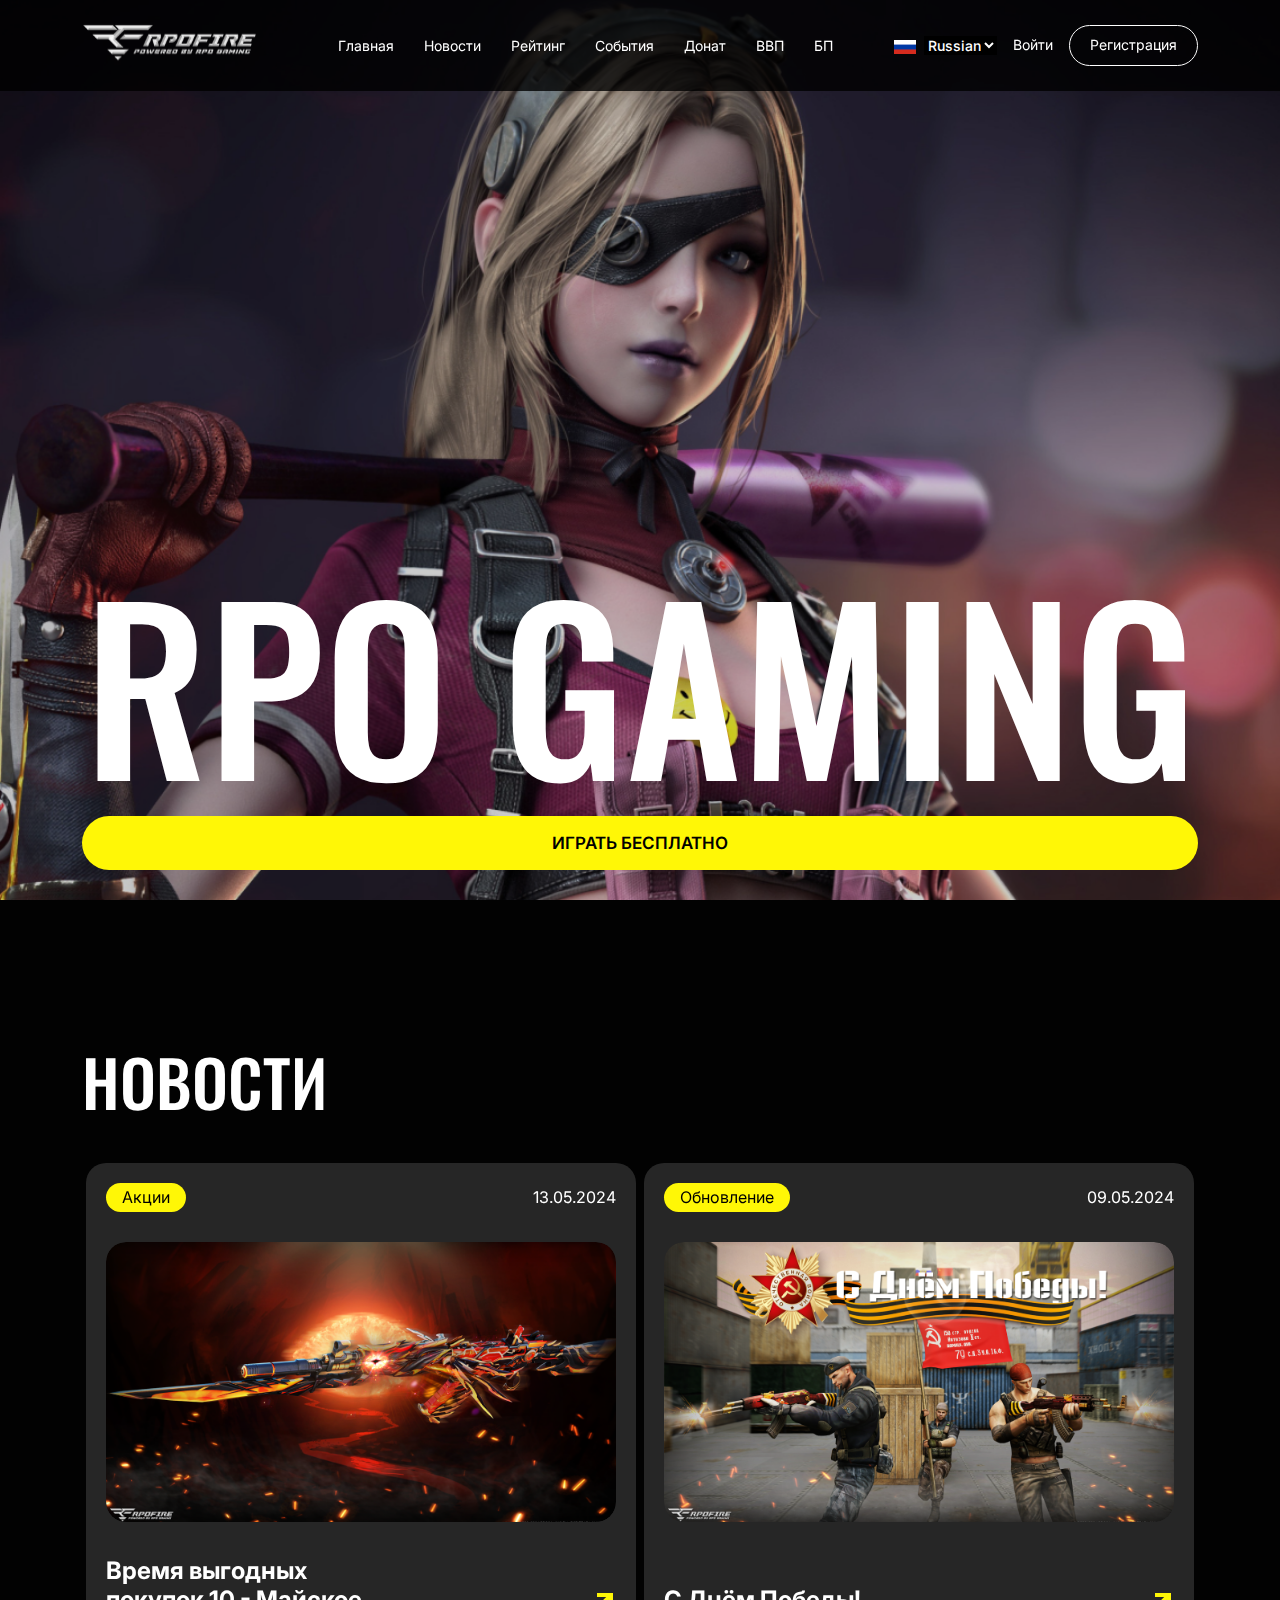
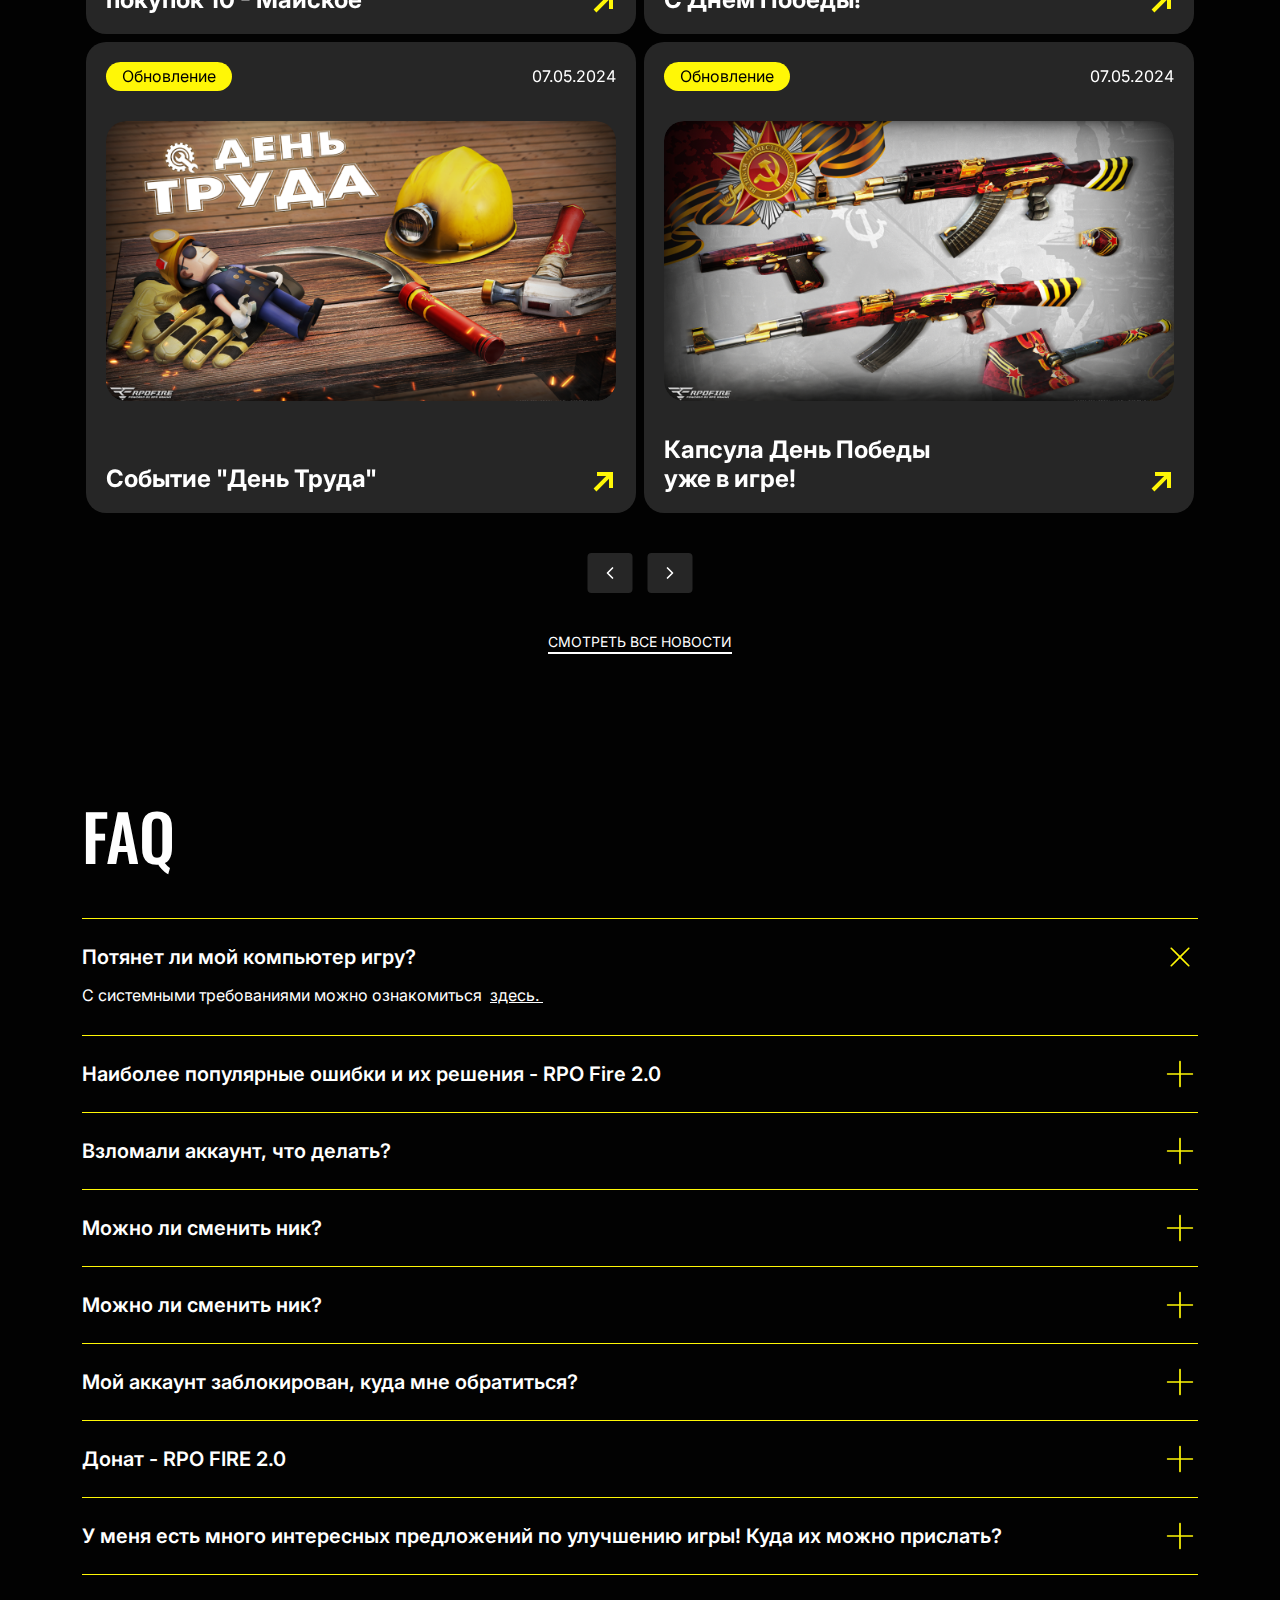
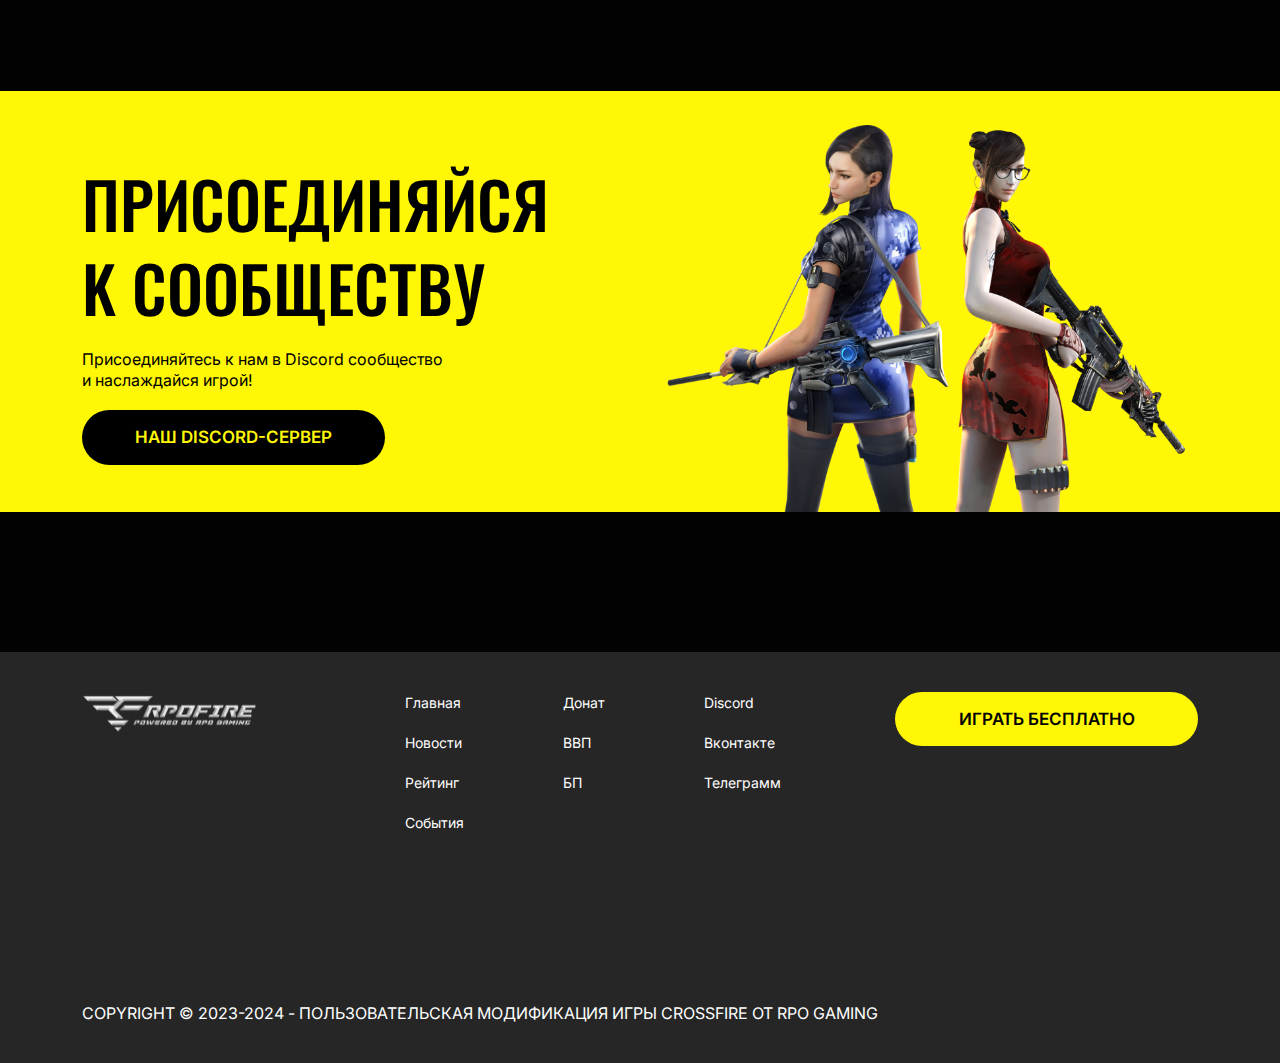
==== commit 3e033575: "update all" ====
--- a/index.html
+++ b/index.html
@@ -6,12 +6,13 @@
   <meta http-equiv="X-UA-Compatible" content="IE=edge">
   <meta name="viewport"
     content="width=device-width, initial-scale=1.0, maximum-scale=5.0, minimum-scale=1.0, user-scalable=yes">
-  <title>Copyscape</title>
+  <title> RPO Fire</title>
   <link rel="shortcut icon" href="" type="image/x-icon">
   <!--all css link -->
   <link rel="stylesheet" href="assets/css/bootstrap.min.css">
   <link rel="stylesheet" href="assets/css/style.css">
   <link rel="stylesheet" href="assets/css/slick.css">
+  <link rel="stylesheet" href="assets/css/toastify.min.css">
   <link rel="stylesheet" href="assets/css/responsive.css">
 </head>
 
@@ -33,32 +34,88 @@
           <ul class="navbar-nav mx-auto my-2 my-lg-0 navbar-nav-scroll" style="--bs-scroll-height: 100px;">
             <li class="nav-item">
               <a class="nav-link active" aria-current="page" href="#">Главная</a>
-              <!-- <ul class="sub_menu list-unstyled">
-                <li>
-                  <a href="#">About Copyscape</a>
-                </li>
-                <li>
-                  <a href="#">Press</a>
-                </li>
-                <li>
-                  <a href="#">Testimonials</a>
-                </li>
-                <li>
-                  <a href="#">Terms of Use</a>
-                </li>
-              </ul> -->
+              <ul class="sub_menu list-unstyled">
+                <li>
+                  <a href="#">Dropdown menu 1</a>
+                </li>
+                <li>
+                  <a href="#">Dropdown menu 2</a>
+                </li>
+                <li>
+                  <a href="#">Dropdown menu 3</a>
+                </li>
+                <li>
+                  <a href="#">Dropdown menu 4</a>
+                </li>
+              </ul>
             </li>
             <li class="nav-item">
               <a class="nav-link" href="#">Новости</a>
+              <ul class="sub_menu list-unstyled">
+                <li>
+                  <a href="#">Dropdown menu 1</a>
+                </li>
+                <li>
+                  <a href="#">Dropdown menu 2</a>
+                </li>
+                <li>
+                  <a href="#">Dropdown menu 3</a>
+                </li>
+                <li>
+                  <a href="#">Dropdown menu 4</a>
+                </li>
+              </ul>
             </li>
             <li class="nav-item">
               <a class="nav-link" href="#">Рейтинг </a>
+              <ul class="sub_menu list-unstyled">
+                <li>
+                  <a href="#">Dropdown menu 1</a>
+                </li>
+                <li>
+                  <a href="#">Dropdown menu 2</a>
+                </li>
+                <li>
+                  <a href="#">Dropdown menu 3</a>
+                </li>
+                <li>
+                  <a href="#">Dropdown menu 4</a>
+                </li>
+              </ul>
             </li>
             <li class="nav-item">
               <a class="nav-link" href="#">События </a>
+              <ul class="sub_menu list-unstyled">
+                <li>
+                  <a href="#">Dropdown menu 1</a>
+                </li>
+                <li>
+                  <a href="#">Dropdown menu 2</a>
+                </li>
+                <li>
+                  <a href="#">Dropdown menu 3</a>
+                </li>
+                <li>
+                  <a href="#">Dropdown menu 4</a>
+                </li>
+              </ul>
             </li>
             <li class="nav-item">
               <a class="nav-link" href="#">Донат </a>
+              <ul class="sub_menu list-unstyled">
+                <li>
+                  <a href="#">Dropdown menu 1</a>
+                </li>
+                <li>
+                  <a href="#">Dropdown menu 2</a>
+                </li>
+                <li>
+                  <a href="#">Dropdown menu 3</a>
+                </li>
+                <li>
+                  <a href="#">Dropdown menu 4</a>
+                </li>
+              </ul>
             </li>
             <li class="nav-item">
               <a class="nav-link" href="#">ВВП </a>
@@ -68,6 +125,14 @@
             </li>
           </ul>
           <div class="menus_actions">
+            <div class="select_lang">
+              <div class="flag"><img src="assets/images/img/flag.png" alt="flag"></div>
+              <select name="language" id="language">
+                <option value="">Russian</option>
+                <option value="">English</option>
+                <option value="">Bangla</option>
+              </select>
+            </div>
             <a href="#" class="link_btn_1">Войти</a>
             <a href="#" class="link_btn_2">Регистрация</a>
           </div>
@@ -146,6 +211,14 @@
               </li>
             </ul>
             <div class="menus_actions text-start mt-4">
+              <div class="select_lang">
+                <div class="flag"><img src="assets/images/img/flag.png" alt="flag"></div>
+                <select name="language" id="language">
+                  <option value="">Russian</option>
+                  <option value="">English</option>
+                  <option value="">Bangla</option>
+                </select>
+              </div>
               <a href="#" class="link_btn_1">Войти</a>
               <a href="#" class="link_btn_2">Регистрация</a>
             </div>
@@ -169,80 +242,172 @@
     <section class="game_list_area">
       <div class="container">
         <h2 class="section_title">НОВОСТИ</h2>
-        <div class="row g-2">
-          <div class="col-lg-6">
-            <div class="game_list_item">
-              <div class="top_info d-flex justify-content-between gap-3">
-                <span class="tag">Акции</span>
-                <span class="date">13.05.2024</span>
-              </div>
-              <div class="image">
-                <a href="#" class="d-block w-100">
-                  <img src="assets/images/img/hobo-img-1.png" alt="hobo-img" class="img-fluid w-100">
-                </a>
-              </div>
-              <div class="text">
-                <a href="#" class="title d-block w-100">
-                  <span>Время выгодных покупок 10 - Майское</span>
-                  <img src="assets/images/icon/arrow-up-right.svg" alt="icon">
-                </a>
-              </div>
-            </div>
-          </div>
-          <div class="col-lg-6">
-            <div class="game_list_item">
-              <div class="top_info d-flex justify-content-between gap-3">
-                <span class="tag">Обновление</span>
-                <span class="date">09.05.2024</span>
-              </div>
-              <div class="image">
-                <a href="#" class="d-block w-100">
-                  <img src="assets/images/img/hobo-img-2.png" alt="hobo-img" class="img-fluid w-100">
-                </a>
-              </div>
-              <div class="text">
-                <a href="#" class="title d-block w-100">
-                  <span>C Днём Победы!</span>
-                  <img src="assets/images/icon/arrow-up-right.svg" alt="icon">
-                </a>
-              </div>
-            </div>
-          </div>
-          <div class="col-lg-6">
-            <div class="game_list_item">
-              <div class="top_info d-flex justify-content-between gap-3">
-                <span class="tag">Обновление</span>
-                <span class="date">07.05.2024</span>
-              </div>
-              <div class="image">
-                <a href="#" class="d-block w-100">
-                  <img src="assets/images/img/hobo-img-3.png" alt="hobo-img" class="img-fluid w-100">
-                </a>
-              </div>
-              <div class="text">
-                <a href="#" class="title d-block w-100">
-                  <span>Событие "День Труда"</span>
-                  <img src="assets/images/icon/arrow-up-right.svg" alt="icon">
-                </a>
-              </div>
-            </div>
-          </div>
-          <div class="col-lg-6">
-            <div class="game_list_item">
-              <div class="top_info d-flex justify-content-between gap-3">
-                <span class="tag">Обновление</span>
-                <span class="date">07.05.2024</span>
-              </div>
-              <div class="image">
-                <a href="#" class="d-block w-100">
-                  <img src="assets/images/img/hobo-img-4.png" alt="hobo-img" class="img-fluid w-100">
-                </a>
-              </div>
-              <div class="text">
-                <a href="#" class="title d-block w-100">
-                  <span>Капсула День Победы уже в игре!</span>
-                  <img src="assets/images/icon/arrow-up-right.svg" alt="icon">
-                </a>
+        <div class="game_list_slider">
+          <div class="slider_item">
+            <div class="row g-2">
+              <div class="col-lg-6">
+                <div class="game_list_item">
+                  <div class="top_info d-flex justify-content-between gap-3">
+                    <span class="tag">Акции</span>
+                    <span class="date">13.05.2024</span>
+                  </div>
+                  <div class="image">
+                    <a href="#" class="d-block w-100">
+                      <img src="assets/images/img/hobo-img-1.png" alt="hobo-img" class="img-fluid w-100">
+                    </a>
+                    <button class="claim_btn show-toast">Claim</button>
+                  </div>
+                  <div class="text">
+                    <a href="#" class="title d-block w-100">
+                      <span>Время выгодных покупок 10 - Майское</span>
+                      <img src="assets/images/icon/arrow-up-right.svg" alt="icon">
+                    </a>
+                  </div>
+                </div>
+              </div>
+              <div class="col-lg-6">
+                <div class="game_list_item">
+                  <div class="top_info d-flex justify-content-between gap-3">
+                    <span class="tag">Обновление</span>
+                    <span class="date">09.05.2024</span>
+                  </div>
+                  <div class="image">
+                    <a href="#" class="d-block w-100">
+                      <img src="assets/images/img/hobo-img-2.png" alt="hobo-img" class="img-fluid w-100">
+                    </a>
+                    <button class="claim_btn show-toast">Claim</button>
+                  </div>
+                  <div class="text">
+                    <a href="#" class="title d-block w-100">
+                      <span>C Днём Победы!</span>
+                      <img src="assets/images/icon/arrow-up-right.svg" alt="icon">
+                    </a>
+                  </div>
+                </div>
+              </div>
+              <div class="col-lg-6">
+                <div class="game_list_item">
+                  <div class="top_info d-flex justify-content-between gap-3">
+                    <span class="tag">Обновление</span>
+                    <span class="date">07.05.2024</span>
+                  </div>
+                  <div class="image">
+                    <a href="#" class="d-block w-100">
+                      <img src="assets/images/img/hobo-img-3.png" alt="hobo-img" class="img-fluid w-100">
+                    </a>
+                    <button class="claim_btn show-toast">Claim</button>
+                  </div>
+                  <div class="text">
+                    <a href="#" class="title d-block w-100">
+                      <span>Событие "День Труда"</span>
+                      <img src="assets/images/icon/arrow-up-right.svg" alt="icon">
+                    </a>
+                  </div>
+                </div>
+              </div>
+              <div class="col-lg-6">
+                <div class="game_list_item">
+                  <div class="top_info d-flex justify-content-between gap-3">
+                    <span class="tag">Обновление</span>
+                    <span class="date">07.05.2024</span>
+                  </div>
+                  <div class="image">
+                    <a href="#" class="d-block w-100">
+                      <img src="assets/images/img/hobo-img-4.png" alt="hobo-img" class="img-fluid w-100">
+                    </a>
+                    <button class="claim_btn show-toast">Claim</button>
+                  </div>
+                  <div class="text">
+                    <a href="#" class="title d-block w-100">
+                      <span>Капсула День Победы уже в игре!</span>
+                      <img src="assets/images/icon/arrow-up-right.svg" alt="icon">
+                    </a>
+                  </div>
+                </div>
+              </div>
+            </div>
+          </div>
+          <div class="slider_item">
+            <div class="row g-2">
+              <div class="col-lg-6">
+                <div class="game_list_item">
+                  <div class="top_info d-flex justify-content-between gap-3">
+                    <span class="tag">Акции</span>
+                    <span class="date">13.05.2024</span>
+                  </div>
+                  <div class="image">
+                    <a href="#" class="d-block w-100">
+                      <img src="assets/images/img/hobo-img-1.png" alt="hobo-img" class="img-fluid w-100">
+                    </a>
+                    <button class="claim_btn show-toast">Claim</button>
+                  </div>
+                  <div class="text">
+                    <a href="#" class="title d-block w-100">
+                      <span>Время выгодных покупок 10 - Майское</span>
+                      <img src="assets/images/icon/arrow-up-right.svg" alt="icon">
+                    </a>
+                  </div>
+                </div>
+              </div>
+              <div class="col-lg-6">
+                <div class="game_list_item">
+                  <div class="top_info d-flex justify-content-between gap-3">
+                    <span class="tag">Обновление</span>
+                    <span class="date">09.05.2024</span>
+                  </div>
+                  <div class="image">
+                    <a href="#" class="d-block w-100">
+                      <img src="assets/images/img/hobo-img-2.png" alt="hobo-img" class="img-fluid w-100">
+                    </a>
+                    <button class="claim_btn show-toast">Claim</button>
+                  </div>
+                  <div class="text">
+                    <a href="#" class="title d-block w-100">
+                      <span>C Днём Победы!</span>
+                      <img src="assets/images/icon/arrow-up-right.svg" alt="icon">
+                    </a>
+                  </div>
+                </div>
+              </div>
+              <div class="col-lg-6">
+                <div class="game_list_item">
+                  <div class="top_info d-flex justify-content-between gap-3">
+                    <span class="tag">Обновление</span>
+                    <span class="date">07.05.2024</span>
+                  </div>
+                  <div class="image">
+                    <a href="#" class="d-block w-100">
+                      <img src="assets/images/img/hobo-img-3.png" alt="hobo-img" class="img-fluid w-100">
+                    </a>
+                    <button class="claim_btn show-toast">Claim</button>
+                  </div>
+                  <div class="text">
+                    <a href="#" class="title d-block w-100">
+                      <span>Событие "День Труда"</span>
+                      <img src="assets/images/icon/arrow-up-right.svg" alt="icon">
+                    </a>
+                  </div>
+                </div>
+              </div>
+              <div class="col-lg-6">
+                <div class="game_list_item">
+                  <div class="top_info d-flex justify-content-between gap-3">
+                    <span class="tag">Обновление</span>
+                    <span class="date">07.05.2024</span>
+                  </div>
+                  <div class="image">
+                    <a href="#" class="d-block w-100">
+                      <img src="assets/images/img/hobo-img-4.png" alt="hobo-img" class="img-fluid w-100">
+                    </a>
+                    <button class="claim_btn show-toast">Claim</button>
+                  </div>
+                  <div class="text">
+                    <a href="#" class="title d-block w-100">
+                      <span>Капсула День Победы уже в игре!</span>
+                      <img src="assets/images/icon/arrow-up-right.svg" alt="icon">
+                    </a>
+                  </div>
+                </div>
               </div>
             </div>
           </div>
@@ -447,6 +612,7 @@
   <script src="assets/js/jquery-3.6.0.min.js"></script>
   <script src="assets/js/bootstrap.bundle.min.js"></script>
   <script src="assets/js/slick.min.js"></script>
+  <script src="assets/js/toastify-js"></script>
   <script src="assets/js/script.js"></script>
 </body>
 
--- a/assets/css/style.css
+++ b/assets/css/style.css
@@ -189,6 +189,71 @@
 }
 .header_area .nav-item .nav-link:hover {
   color: #FFF706;
+}
+.header_area .nav-item .sub_menu {
+  width: 226px;
+  background-color: #000000;
+  position: absolute;
+  top: 100%;
+  margin-top: 24px;
+  left: 0;
+  z-index: 99;
+  padding: 24px;
+  padding-top: 24px;
+  visibility: hidden;
+  opacity: 0;
+  transition: all linear 0.2s;
+  box-shadow: 0px 0px 10px rgba(0, 0, 0, 0.1);
+}
+.header_area .nav-item .sub_menu::before {
+  position: absolute;
+  top: -20px;
+  left: 0;
+  width: 100%;
+  height: 20px;
+  background-color: transparent;
+  content: "";
+}
+.header_area .nav-item .sub_menu li a {
+  font-size: 14px;
+  font-weight: 400;
+  color: #FFFFFF;
+  line-height: 150%;
+  width: 100%;
+}
+.header_area .nav-item .sub_menu li a:hover {
+  color: #FFF706;
+}
+.header_area .nav-item .sub_menu li + li {
+  margin-top: 20px;
+}
+.header_area .nav-item:hover > .sub_menu {
+  visibility: visible;
+  opacity: 1;
+  margin-top: 14px;
+}
+.header_area .menus_actions {
+  display: flex;
+  align-items: center;
+}
+.header_area .menus_actions .select_lang {
+  display: flex;
+  gap: 8px;
+  align-items: center;
+}
+.header_area .menus_actions .select_lang .flag {
+  flex: 0 0 auto;
+}
+.header_area .menus_actions .select_lang .flag img {
+  width: 22px;
+}
+.header_area .menus_actions .select_lang select {
+  background-color: #000000;
+  color: #FFFFFF;
+  border: 0;
+  cursor: pointer;
+  font-size: 14px;
+  font-weight: 500;
 }
 .header_area .menus_actions a {
   font-size: 14px;
@@ -494,7 +559,7 @@
   margin-top: 140px;
 }
 .game_list_area .link_all_btn {
-  margin-top: 40px;
+  margin-top: 120px;
   color: #FFFFFF;
   font-size: 14px;
   font-style: normal;
@@ -543,12 +608,30 @@
   border-radius: 20px;
   overflow: hidden;
   margin-bottom: 34px;
+  position: relative;
 }
 .game_list_item .image img {
   height: 100%;
   object-fit: cover;
   border-radius: 20px;
   transition: all linear 0.2s;
+}
+.game_list_item .image .claim_btn {
+  color: #000000;
+  background-color: #FFF706;
+  padding: 12px 22px;
+  font-size: 18px;
+  font-weight: 700;
+  border: 0;
+  position: absolute;
+  text-transform: uppercase;
+  top: 50%;
+  left: 50%;
+  transform: translate(-50%, -50%);
+  display: none;
+}
+.game_list_item:hover .image .claim_btn {
+  display: block;
 }
 .game_list_item:hover .image img {
   transform: scale(1.1);
@@ -732,8 +815,78 @@
 .common_list_table table tbody td span {
   color: #FFF706;
 }
+.common_list_table table tbody td .progress {
+  margin-top: 10px !important;
+  width: 284px;
+  height: 6px;
+  border-radius: 10px;
+  background-color: #FFF706;
+  margin: 0 auto;
+}
 .common_list_table table tbody tr:nth-child(even) {
   background-color: #262626;
+}
+
+.game_list_slider .slider_item {
+  margin: 0 4px;
+}
+.game_list_slider .arrow {
+  color: #FFFFFF;
+  position: absolute;
+  bottom: 0;
+  left: 50%;
+  transform: translateX(-50%);
+  cursor: pointer;
+  width: 54px;
+  margin-bottom: -80px;
+  width: 45px;
+  height: 40px;
+  background-color: #262626;
+  padding: 10px;
+  border-radius: 4px;
+  transition: all linear 0.2s;
+}
+.game_list_slider .arrow:hover {
+  background-color: #FFF706;
+  color: #000000;
+}
+.game_list_slider .arrow-left {
+  margin-left: -30px;
+}
+.game_list_slider .arrow-right {
+  margin-left: 30px;
+}
+
+.pagination {
+  margin-top: 39px;
+  display: flex;
+  justify-content: center;
+}
+.pagination ul {
+  display: flex;
+  flex-wrap: wrap;
+  gap: 10px;
+  justify-content: center;
+  align-items: center;
+}
+.pagination ul li a {
+  font-size: 16px;
+  font-weight: 400;
+  color: #FFFFFF;
+  width: 28px;
+  height: 24px;
+  background-color: transparent;
+  border-radius: 5px;
+  display: flex;
+  justify-content: center;
+  align-items: center;
+}
+.pagination ul .next {
+  margin-left: 10px;
+}
+.pagination ul .active a {
+  color: #000000;
+  background-color: #FFF706;
 }
 
 .page_four_info .image {
@@ -975,6 +1128,114 @@
   font-style: normal;
   font-weight: 400;
   line-height: 130%;
+}
+
+.page_area_seven .lvl_top_info {
+  margin-bottom: 20px;
+}
+.page_area_seven .lvl_slider_area {
+  margin-top: 40px;
+  margin-bottom: 196px !important;
+}
+.page_area_seven .lvl_slider_area .lvl_top_info .common_btn {
+  color: #FFFFFF;
+  font-size: 16px;
+  font-weight: 400;
+  line-height: 130%;
+  padding: 10px 20px !important;
+  border: 1px solid #FFFFFF;
+  border-radius: 100px;
+  width: 186px;
+}
+.page_area_seven .lvl_slider_area .lvl_top_info .common_btn:hover {
+  background-color: #FFF706;
+  border-color: #FFF706;
+  color: #000000;
+}
+.page_area_seven .lvl_slider_area .lvl_top_info .info p {
+  color: #FFFFFF;
+  font-size: 16px;
+  font-style: normal;
+  font-weight: 400;
+  line-height: 130%;
+}
+.page_area_seven .lvl_slider_area .lvl_slider_title {
+  color: #FFFFFF;
+  font-size: 16px;
+  font-style: normal;
+  font-weight: 600;
+  line-height: 130%;
+  margin-bottom: 10px;
+}
+.page_area_seven .lvl_slider_area .lvl_slider {
+  margin-right: 0;
+  max-width: 1384px;
+  margin: 0 auto;
+}
+.page_area_seven .lvl_slider_area .lvl_slider .item {
+  margin: 0 5px;
+}
+.page_area_seven .lvl_slider_area .lvl_slider .item .top {
+  width: 100%;
+  height: 28px;
+  border-radius: 20px;
+  background: #FFF706;
+  margin-bottom: 10px;
+}
+.page_area_seven .lvl_slider_area .lvl_slider .item .info_box {
+  width: 100%;
+  height: 222px;
+  border-radius: 20px;
+  background: #262626;
+  display: flex;
+  flex-direction: column;
+  justify-content: space-between;
+  padding: 22px;
+  align-items: center;
+}
+.page_area_seven .lvl_slider_area .lvl_slider .item .info_box .title {
+  color: #FFFFFF;
+  font-size: 15px;
+  font-style: normal;
+  font-weight: 600;
+  line-height: 130%;
+}
+.page_area_seven .lvl_slider_area .lvl_slider .item .info_box .image {
+  margin: 5px 0;
+}
+.page_area_seven .lvl_slider_area .lvl_slider .item .info_box p {
+  color: #FFFFFF;
+  font-size: 14px;
+  font-style: normal;
+  font-weight: 400;
+  line-height: 130%;
+}
+.page_area_seven .lvl_slider_area .lvl_slider .slider_item_2 p {
+  color: #FFF706 !important;
+}
+.page_area_seven .lvl_slider_area .lvl_slider .arrow {
+  color: #FFFFFF;
+  position: absolute;
+  bottom: -63px;
+  left: 50%;
+  transform: translateX(-50%);
+  cursor: pointer;
+  width: 54px;
+}
+.page_area_seven .lvl_slider_area .lvl_slider .arrow-left {
+  margin-left: -30px;
+}
+.page_area_seven .lvl_slider_area .lvl_slider .arrow-right {
+  margin-left: 30px;
+}
+.page_area_seven .lvl_slider_area .lvl_slider_2 {
+  margin-top: 10px;
+}
+.page_area_seven .table_list_info .list_button_links {
+  margin-top: 40px;
+}
+.page_area_seven .table_list_info .list_button_links a {
+  padding: 10px 20px;
 }
 
 .footer_area {
@@ -1062,4 +1323,16 @@
   box-shadow: 0px 2px 32px 0px rgba(0, 0, 0, 0.08);
 }
 
+.toastify {
+  background-color: #000000 !important;
+  border-radius: 10px !important;
+  padding: 20px 24px !important;
+  border-left: 4px solid green;
+  border-bottom: 1px solid green;
+}
+
+.toast-close {
+  margin-left: 20px !important;
+}
+
 /*# sourceMappingURL=style.css.map */
--- a/assets/css/toastify.min.css
+++ b/assets/css/toastify.min.css
@@ -0,0 +1,15 @@
+/**
+ * Minified by jsDelivr using clean-css v5.3.2.
+ * Original file: /npm/toastify-js@1.12.0/src/toastify.css
+ *
+ * Do NOT use SRI with dynamically generated files! More information: https://www.jsdelivr.com/using-sri-with-dynamic-files
+ */
+/*!
+ * Toastify js 1.12.0
+ * https://github.com/apvarun/toastify-js
+ * @license MIT licensed
+ *
+ * Copyright (C) 2018 Varun A P
+ */
+.toastify{padding:12px 20px;color:#fff;display:inline-block;box-shadow:0 3px 6px -1px rgba(0,0,0,.12),0 10px 36px -4px rgba(77,96,232,.3);background:-webkit-linear-gradient(315deg,#73a5ff,#5477f5);background:linear-gradient(135deg,#73a5ff,#5477f5);position:fixed;opacity:0;transition:all .4s cubic-bezier(.215, .61, .355, 1);border-radius:2px;cursor:pointer;text-decoration:none;max-width:calc(50% - 20px);z-index:2147483647}.toastify.on{opacity:1}.toast-close{background:0 0;border:0;color:#fff;cursor:pointer;font-family:inherit;font-size:1em;opacity:.4;padding:0 5px}.toastify-right{right:15px}.toastify-left{left:15px}.toastify-top{top:-150px}.toastify-bottom{bottom:-150px}.toastify-rounded{border-radius:25px}.toastify-avatar{width:1.5em;height:1.5em;margin:-7px 5px;border-radius:2px}.toastify-center{margin-left:auto;margin-right:auto;left:0;right:0;max-width:fit-content;max-width:-moz-fit-content}@media only screen and (max-width:360px){.toastify-left,.toastify-right{margin-left:auto;margin-right:auto;left:0;right:0;max-width:fit-content}}
+/*# sourceMappingURL=/sm/cb4335d1b03e933ed85cb59fffa60cf51f07567ed09831438c60f59afd166464.map */--- a/assets/css/responsive.css
+++ b/assets/css/responsive.css
@@ -1,6 +1,6 @@
 @media (max-width:1399.98px) {
   .header_area .nav-item {
-    margin: 0 10px;
+    margin: 0 7px;
   }
 
   .banner_area_one .text .title {
@@ -13,6 +13,14 @@
 
   .page_area_six .game_option_item .item {
     min-height: 408px;
+  }
+
+  .page_area_seven .lvl_slider_area .lvl_slider .lvl_slider_item {
+    grid-template-columns: 1fr 1fr 1fr 1fr 1fr;
+  }
+
+  .header_area .menus_actions a {
+    margin-left: 16px;
   }
 }
 
@@ -73,6 +81,18 @@
   .page_area_six .game_option_item_big .item_main .image {
     max-width: 579px;
   }
+
+  .mobile-menu-main .menus_actions .link_btn_2 {
+    padding: 9px 13px;
+  }
+
+  .mobile-menu-main .menus_actions {
+    padding-left: 19px;
+  }
+
+  .header_area .menus_actions a {
+    margin-left: 12px;
+  }
 }
 
 @media (max-width:991.98px) {
@@ -166,6 +186,10 @@
   .page_area_six .game_option_item .item {
     min-height: 386px;
   }
+
+  .banner_area_one .text {
+    justify-content: center;
+  }
 }
 
 @media (max-width:767.98px) {
@@ -257,12 +281,16 @@
 
   .page_area_six .game_option_item .item .text p {
     width: 100%;
-  } 
+  }
+
+  .page_area_seven .lvl_slider_area {
+    margin-bottom: 121px !important;
+  }
 }
 
 @media (max-width:575.98px) {
   .banner_area_one .text .title {
-    font-size: 110px;
+    font-size: 100px;
   }
 
   .banner_area_one .text .link_info {
@@ -305,7 +333,7 @@
   }
 
   .banner_area_two .title {
-    font-size: 110px !important;
+    font-size: 100px !important;
   }
 
   .game_list_item .top_info .date {
